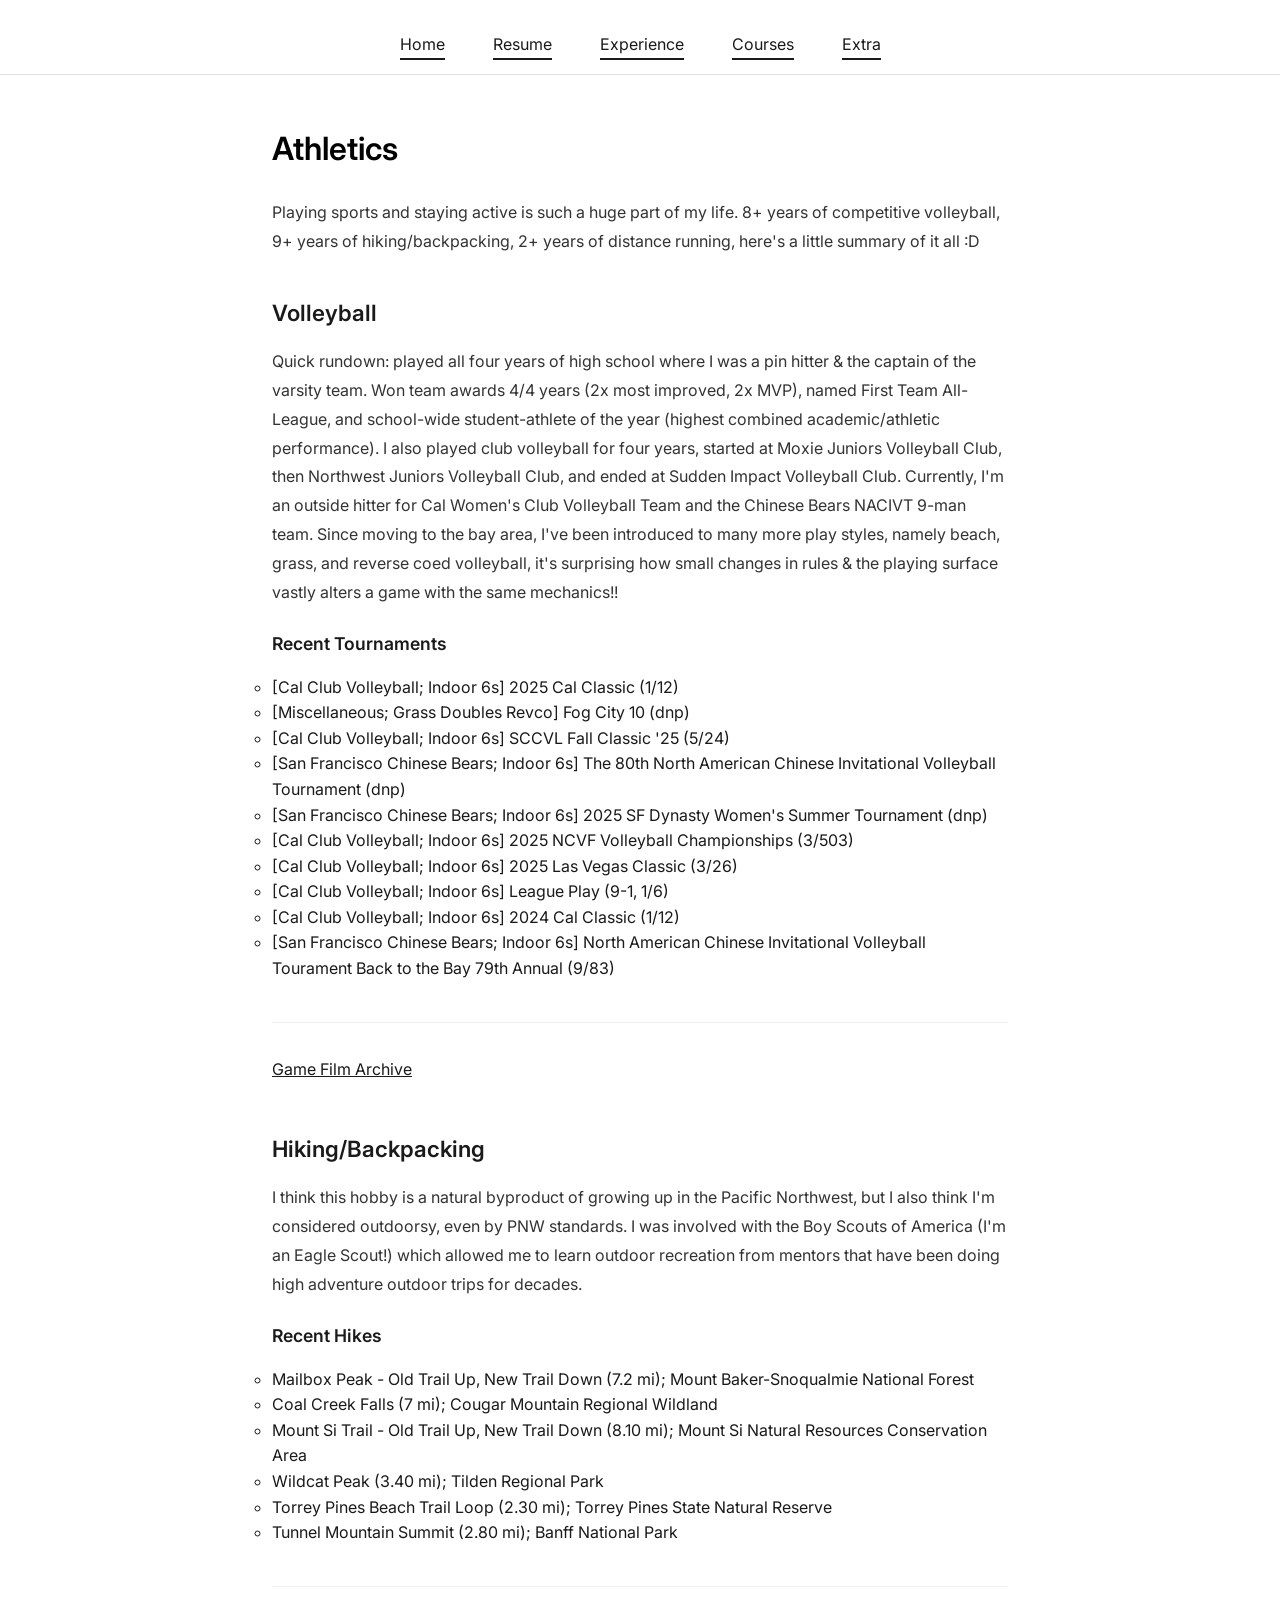
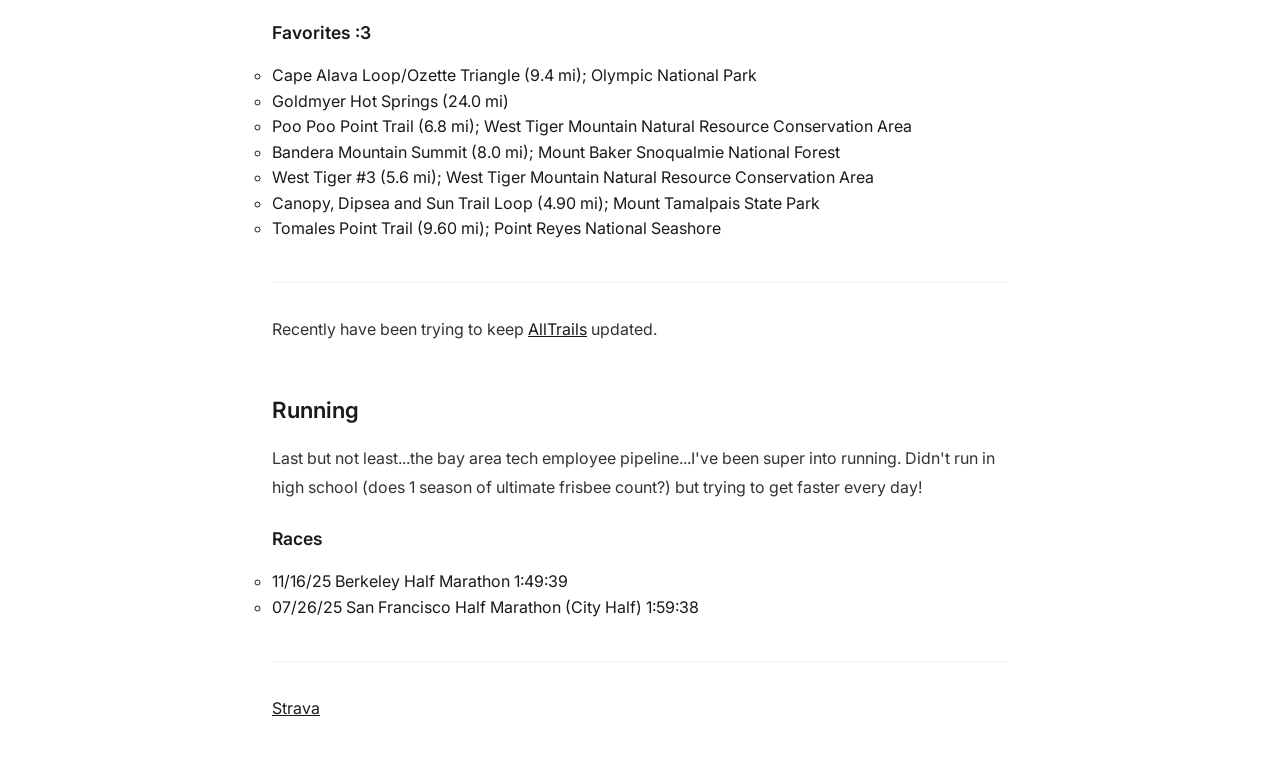
==== athletics.html @ 1b1994c2 "Update athletics.html" ====
<!DOCTYPE html>
<html lang="en">
<head>
    <meta charset="UTF-8">
    <meta name="viewport" content="width=device-width, initial-scale=1.0">
    <title>Athletics - Olivia Guo</title>
    <link href="https://fonts.googleapis.com/css2?family=Canadienne+Brusher&family=Inter:wght@300;400;600&display=swap" rel="stylesheet">
    <style>
        * {
            margin: 0;
            padding: 0;
            box-sizing: border-box;
        }
        
        body {
            font-family: 'Inter', sans-serif;
            line-height: 1.6;
            background-color: #ffffff;
            color: #1a1a1a;
        }
        
        header {
            background-color: #ffffff;
            padding: 2rem 0 1rem 0;
            position: sticky;
            top: 0;
            border-bottom: 1px solid #e0e0e0;
        }
        
        .header-content {
            max-width: 1200px;
            margin: 0 auto;
            padding: 0 2rem;
            display: flex;
            flex-direction: column;
            align-items: center;
            gap: 1.5rem;
        }
        
        .site-title {
            font-family: 'Canadienne Brusher', cursive;
            font-size: 3rem;
            color: #1a1a1a;
            text-align: center;
        }
        
        nav ul {
            display: flex;
            list-style: none;
            gap: 3rem;
        }
        
        nav a {
            color: #1a1a1a;
            text-decoration: none;
            font-size: 1rem;
            padding-bottom: 0.25rem;
            border-bottom: 2px solid #1a1a1a;
            transition: color 0.3s, border-color 0.3s;
        }
        
        nav a:hover {
            color: #666666;
            border-bottom-color: #666666;
        }
        
        main {
            max-width: 800px;
            margin: 3rem auto;
            padding: 0 2rem;
        }
        
        h1 {
            color: #000000;
            margin-bottom: 1.5rem;
            font-weight: 600;
            font-size: 2rem;
        }
        
        h2 {
            color: #1a1a1a;
            margin-top: 2.5rem;
            margin-bottom: 1rem;
            font-weight: 600;
            font-size: 1.4rem;
        }
        
        p {
            color: #333333;
            margin-bottom: 1rem;
            line-height: 1.8;
        }
        
        .sport-section {
            margin-bottom: 3rem;
        }
        
        .activity-list {
            list-style: none;
            padding-left: 0;
            margin-top: 1.5rem;
        }
        
        .activity-item {
            margin-bottom: 2rem;
            padding-bottom: 1.5rem;
            border-bottom: 1px solid #f0f0f0;
        }
        
        .activity-item:last-child {
            border-bottom: none;
        }
        
        .activity-header {
            display: flex;
            justify-content: space-between;
            align-items: baseline;
            margin-bottom: 0.5rem;
        }
        
        .activity-name {
            font-weight: 600;
            color: #1a1a1a;
            font-size: 1.1rem;
        }
        
        .activity-date {
            color: #666666;
            font-size: 0.9rem;
        }
        
        .activity-description {
            color: #333333;
            line-height: 1.7;
        }
        
        .stats-grid {
            display: grid;
            grid-template-columns: repeat(auto-fit, minmax(150px, 1fr));
            gap: 1rem;
            margin-top: 1rem;
            padding: 1rem;
            background-color: #f9f9f9;
            border-radius: 4px;
        }
        
        .stat-item {
            text-align: center;
        }
        
        .stat-value {
            font-weight: 600;
            font-size: 1.3rem;
            color: #1a1a1a;
        }
        
        .stat-label {
            font-size: 0.85rem;
            color: #666666;
            margin-top: 0.25rem;
        }
        
        a {
            color: #1a1a1a !important;
            text-decoration: underline;
        }
        
        a:visited {
            color: #1a1a1a !important;
        }
        
        a:hover,
        a:visited:hover {
            color: #666666 !important;
        }
        
        @media (max-width: 768px) {
            .site-title {
                font-size: 2.5rem;
            }
            
            nav ul {
                flex-wrap: wrap;
                justify-content: center;
                gap: 1.5rem;
            }
            
            .activity-header {
                flex-direction: column;
                align-items: flex-start;
            }
        }
    </style>
</head>
<body>
    <header>
        <div class="header-content">
            <nav>
                <ul>
                    <li><a href="index.html">Home</a></li>
                    <li><a href="guo-olivia-resume.pdf">Resume</a></li>
                    <li><a href="experience.html">Experience</a></li>
                    <li><a href="courses.html">Courses</a></li>
                    <li><a href="extra.html">Extra</a></li>
                </ul>
            </nav>
        </div>
    </header>
    
    <main>
        <h1>Athletics</h1>
        
        <p>Playing sports and staying active is such a huge part of my life. 8+ years of competitive volleyball, 9+ years of hiking/backpacking, 2+ years of distance running, here's a little summary of it all :D</p>
        
        <div class="sport-section">
            <h2>Volleyball</h2>
            <p>Quick rundown: played all four years of high school where I was a pin hitter & the captain of the varsity team. Won team awards 4/4 years (2x most improved, 2x MVP), named First Team All-League, and school-wide student-athlete of the year (highest combined academic/athletic performance). 
            I also played club volleyball for four years, started at Moxie Juniors Volleyball Club, then Northwest Juniors Volleyball Club, and ended at Sudden Impact Volleyball Club. Currently, I'm an outside hitter for Cal Women's Club Volleyball Team and the Chinese Bears NACIVT 9-man team. 
            Since moving to the bay area, I've been introduced to many more play styles, namely beach, grass, and reverse coed volleyball, it's surprising how small changes in rules & the playing surface vastly alters a game with the same mechanics!!</p>
            
            <ul class="activity-list">
                <li class="activity-item">
                    <div class="activity-header">
                        <span class="activity-name">Recent Tournaments</span>
                    </div>
                    <p class="activity-description">
                      <ul>
                        <li>[Cal Club Volleyball; Indoor 6s] 2025 Cal Classic (1/12)</li>
                        <li>[Miscellaneous; Grass Doubles Revco] Fog City 10 (dnp)</li>
                        <li>[Cal Club Volleyball; Indoor 6s] SCCVL Fall Classic '25 (5/24)</li>
                        <li>[San Francisco Chinese Bears; Indoor 6s] The 80th North American Chinese Invitational Volleyball Tournament (dnp)</li>
                        <li>[San Francisco Chinese Bears; Indoor 6s] 2025 SF Dynasty Women's Summer Tournament (dnp)</li>
                        <li>[Cal Club Volleyball; Indoor 6s] 2025 NCVF Volleyball Championships (3/503)</li>
                        <li>[Cal Club Volleyball; Indoor 6s] 2025 Las Vegas Classic (3/26) </li>
                        <li>[Cal Club Volleyball; Indoor 6s] League Play (9-1, 1/6)</li>
                        <li>[Cal Club Volleyball; Indoor 6s] 2024 Cal Classic (1/12)</li>
                        <li>[San Francisco Chinese Bears; Indoor 6s] North American Chinese Invitational Volleyball Tourament Back to the Bay 79th Annual (9/83)</li>
                      </ul>
                    </p>
                </li>
              <p><a href="https://www.youtube.com/@guoolivia8" target="_blank">Game Film Archive</a></p>
            </ul>
        </div>
        
        <div class="sport-section">
            <h2>Hiking/Backpacking</h2>
            <p>I think this hobby is a natural byproduct of growing up in the Pacific Northwest, but I also think I'm considered outdoorsy, even by PNW standards. I was involved with the Boy Scouts of America (I'm an Eagle Scout!) which
            allowed me to learn outdoor recreation from mentors that have been doing high adventure outdoor trips for decades.</p>
            
            <ul class="activity-list">
                <li class="activity-item">
                    <div class="activity-header">
                        <span class="activity-name">Recent Hikes</span>
                    </div>
                    <p class="activity-description">
                      <ul>
                        <li>Mailbox Peak - Old Trail Up, New Trail Down (7.2 mi); Mount Baker-Snoqualmie National Forest</li>
                        <li>Coal Creek Falls (7 mi); Cougar Mountain Regional Wildland</li>
                        <li>Mount Si Trail - Old Trail Up, New Trail Down (8.10 mi); Mount Si Natural Resources Conservation Area</li>
                        <li>Wildcat Peak (3.40 mi); Tilden Regional Park</li>
                        <li>Torrey Pines Beach Trail Loop (2.30 mi); Torrey Pines State Natural Reserve</li>
                        <li>Tunnel Mountain Summit (2.80 mi); Banff National Park</li>
                      </ul>
                    </p>
                </li>
                
                <li class="activity-item">
                    <div class="activity-header">
                        <span class="activity-name">Favorites :3</span>
                    </div>
                    <p class="activity-description">
                        <ul>
                          <li>Cape Alava Loop/Ozette Triangle (9.4 mi); Olympic National Park</li>
                          <li>Goldmyer Hot Springs (24.0 mi)</li>
                          <li>Poo Poo Point Trail (6.8 mi); West Tiger Mountain Natural Resource Conservation Area</li>
                          <li>Bandera Mountain Summit (8.0 mi); Mount Baker Snoqualmie National Forest</li>
                          <li>West Tiger #3 (5.6 mi); West Tiger Mountain Natural Resource Conservation Area</li>
                          <li>Canopy, Dipsea and Sun Trail Loop (4.90 mi); Mount Tamalpais State Park</li>
                          <li>Tomales Point Trail (9.60 mi); Point Reyes National Seashore</li>
                        </ul>
                    </p>
                </li>

              <p>Recently have been trying to keep <a href="https://www.alltrails.com/en/members/olivia-guo-6?utm_campaign=mobile-iphone&sh=436i4l" target="_blank">AllTrails</a> updated.</p>
            </ul>
        </div>
        
        <div class="sport-section">
            <h2>Running</h2>
            <p>Last but not least...the bay area tech employee pipeline...I've been super into running. Didn't run in high school (does 1 season of ultimate frisbee count?) but trying to get faster every day! </p>

            <ul class="activity-list">
                  <li class="activity-item">
                      <div class="activity-header">
                          <span class="activity-name">Races</span>
                      </div>
                      <p class="activity-description">
                        <ul>
                          <li>11/16/25 Berkeley Half Marathon 1:49:39</li>
                          <li>07/26/25 San Francisco Half Marathon (City Half) 1:59:38</li>
                        </ul>
                      </p>
                  </li>
                <p><a href="https://www.strava.com/athletes/oliviaguo8" target="_blank">Strava</a></p>
              </ul>
        </div>
    </main>
</body>
</html>
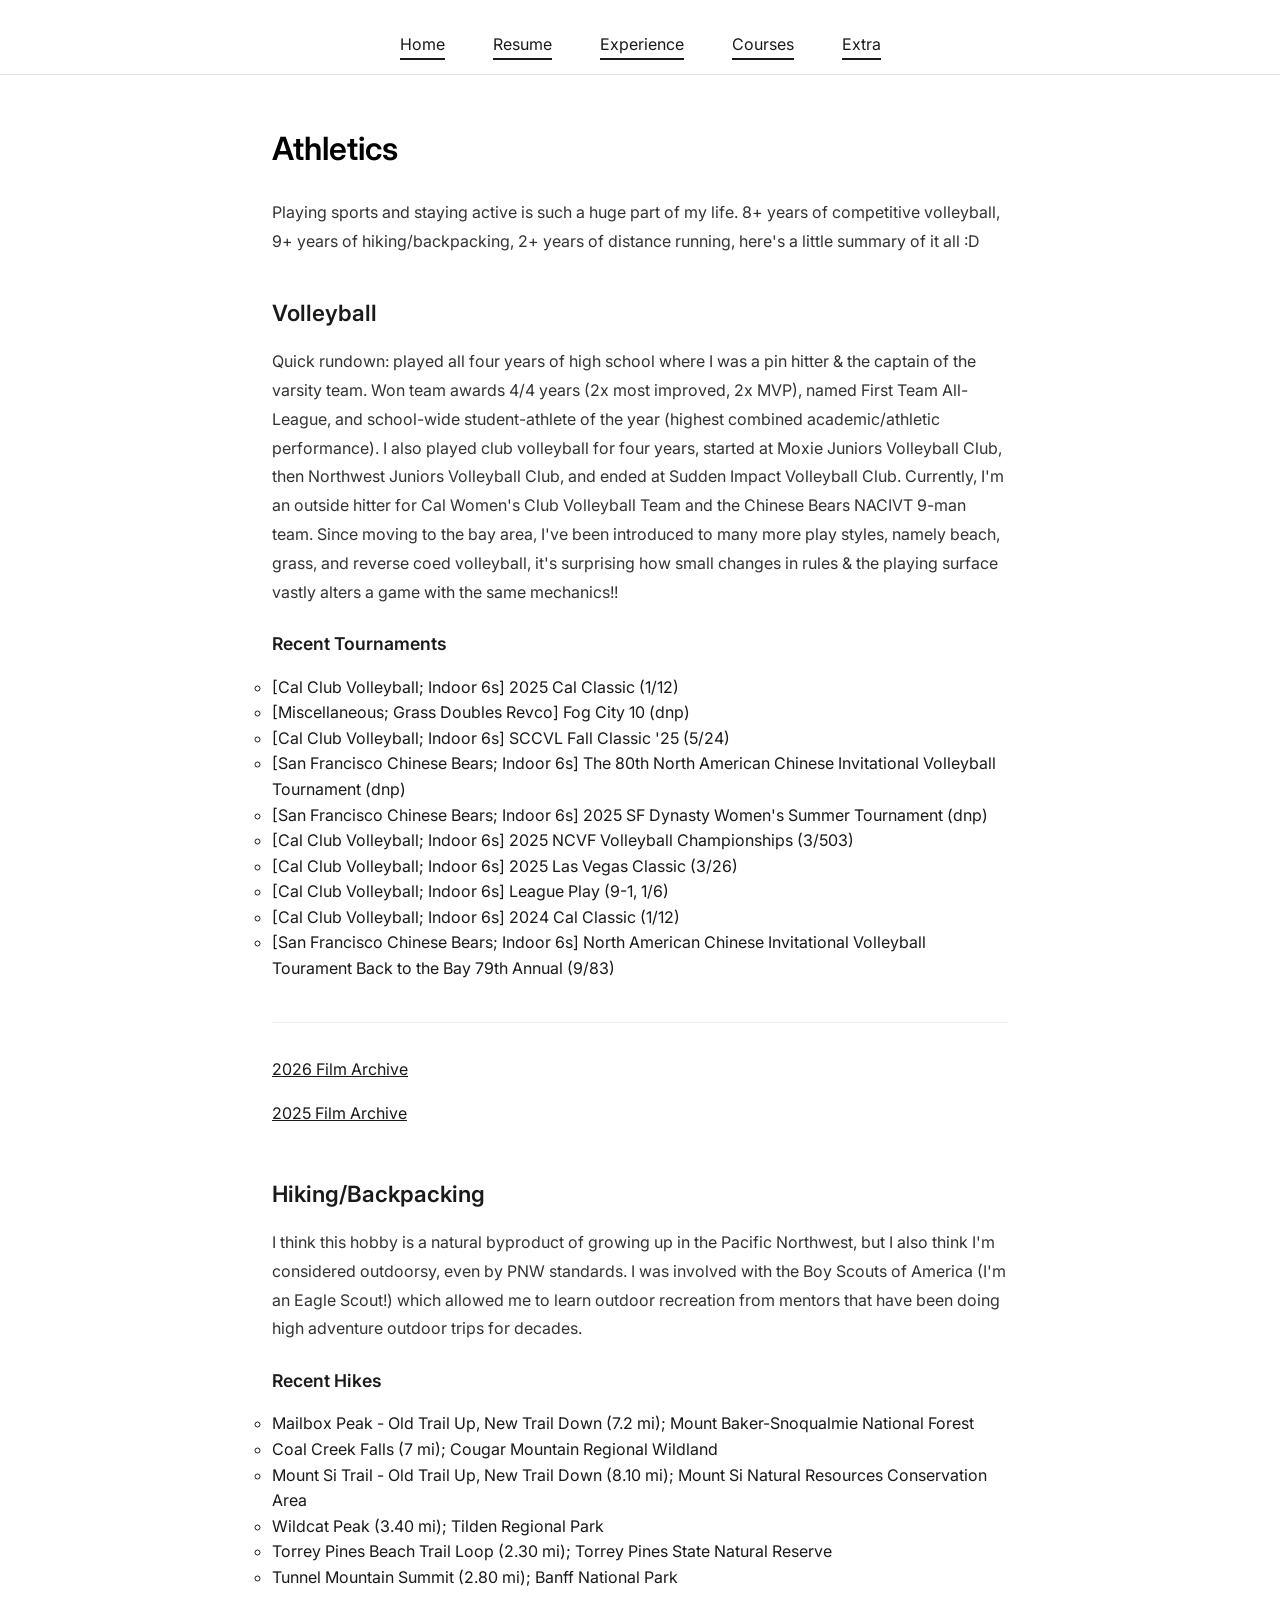
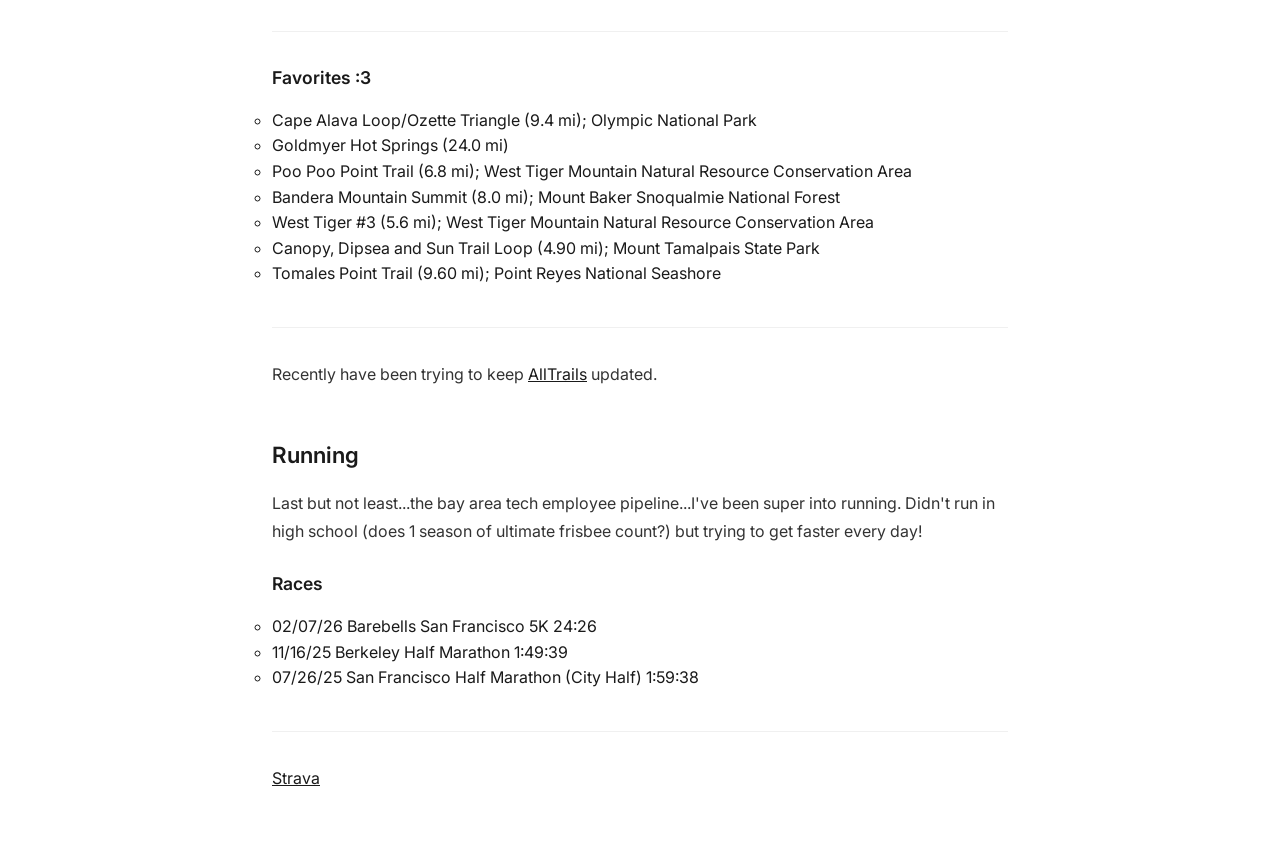
==== commit 38118ede: "Update athletics.html" ====
--- a/athletics.html
+++ b/athletics.html
@@ -238,7 +238,8 @@
                       </ul>
                     </p>
                 </li>
-              <p><a href="https://www.youtube.com/@guoolivia8" target="_blank">Game Film Archive</a></p>
+                <p><a href="https://youtube.com/playlist?list=PLQTj-KPiZGKqGMZDciRq88dhta2oU89PP&si=Tno6ISNQe7ybGfIM" target="_blank">2026 Film Archive</a></p>
+                <p><a href="https://www.youtube.com/@guoolivia8" target="_blank">2025 Film Archive</a></p>
             </ul>
         </div>
         
@@ -296,6 +297,7 @@
                       </div>
                       <p class="activity-description">
                         <ul>
+                          <li>02/07/26 Barebells San Francisco 5K 24:26</li>
                           <li>11/16/25 Berkeley Half Marathon 1:49:39</li>
                           <li>07/26/25 San Francisco Half Marathon (City Half) 1:59:38</li>
                         </ul>
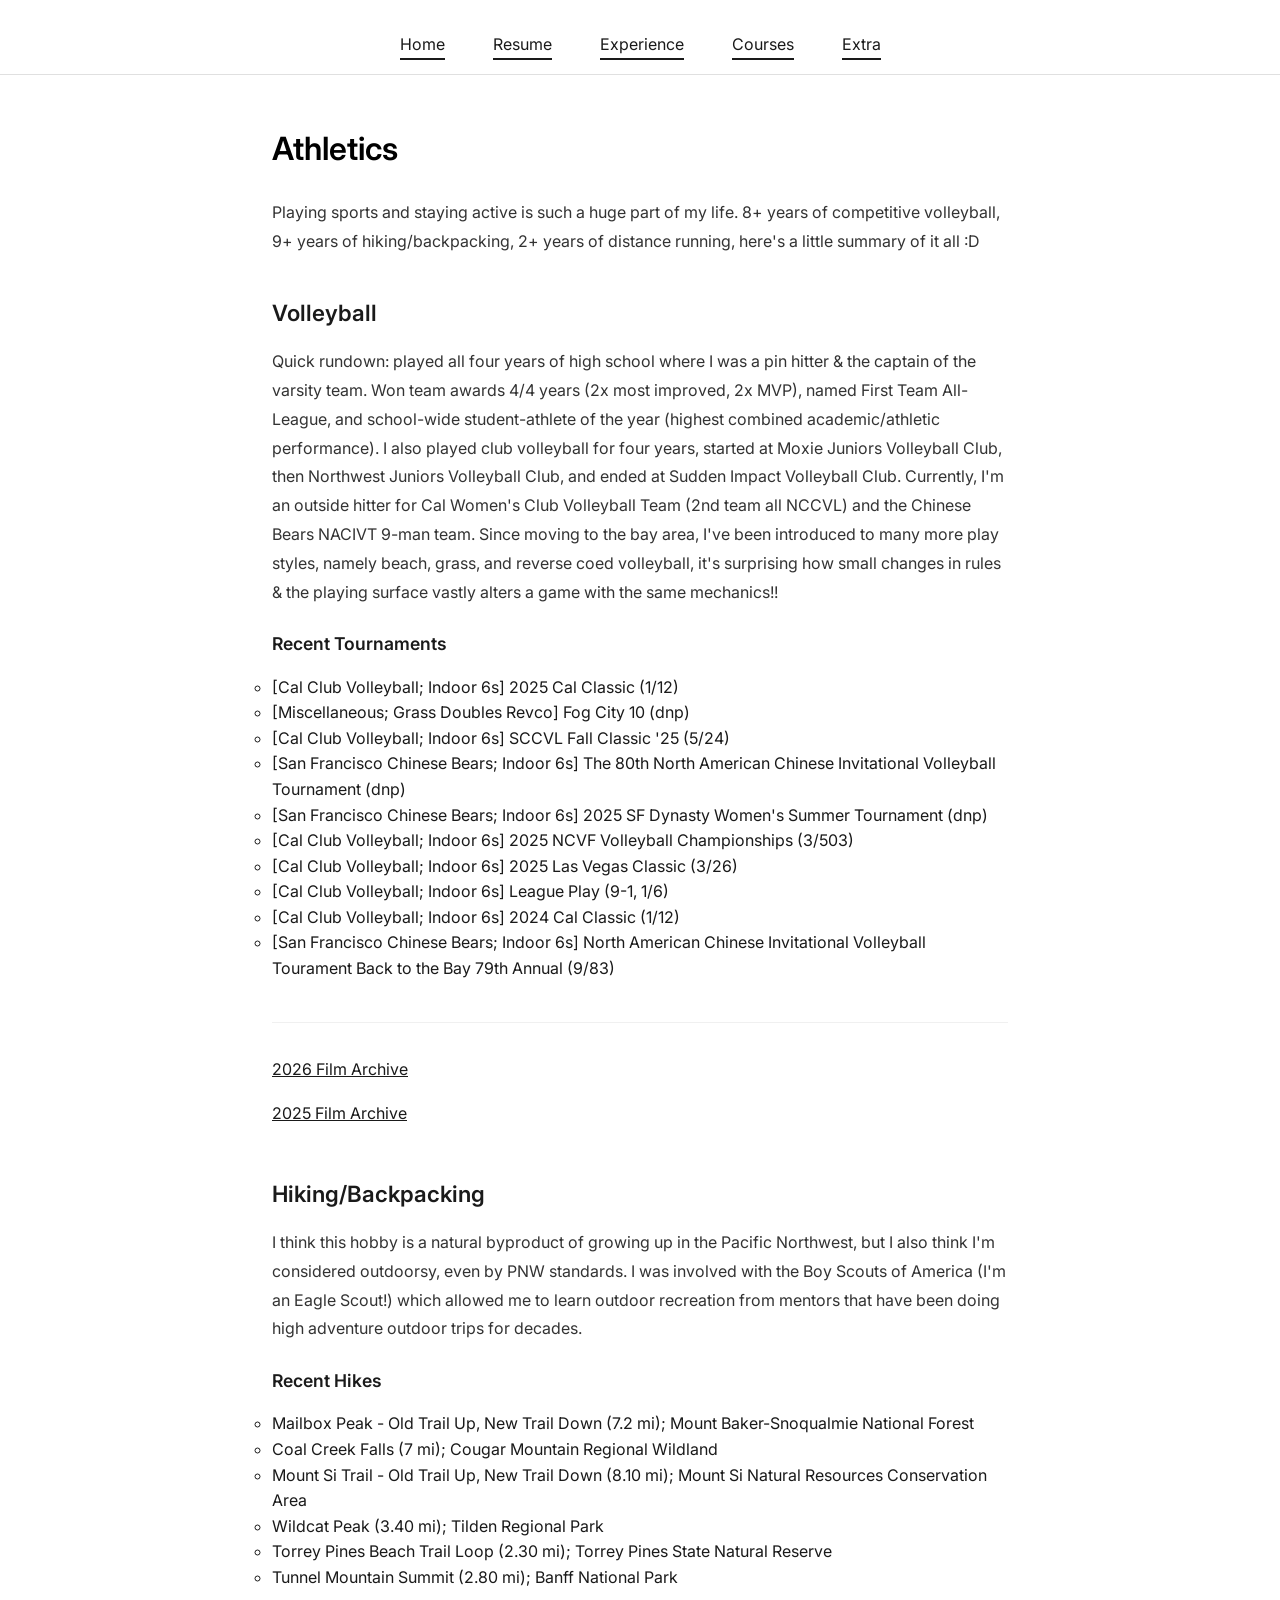
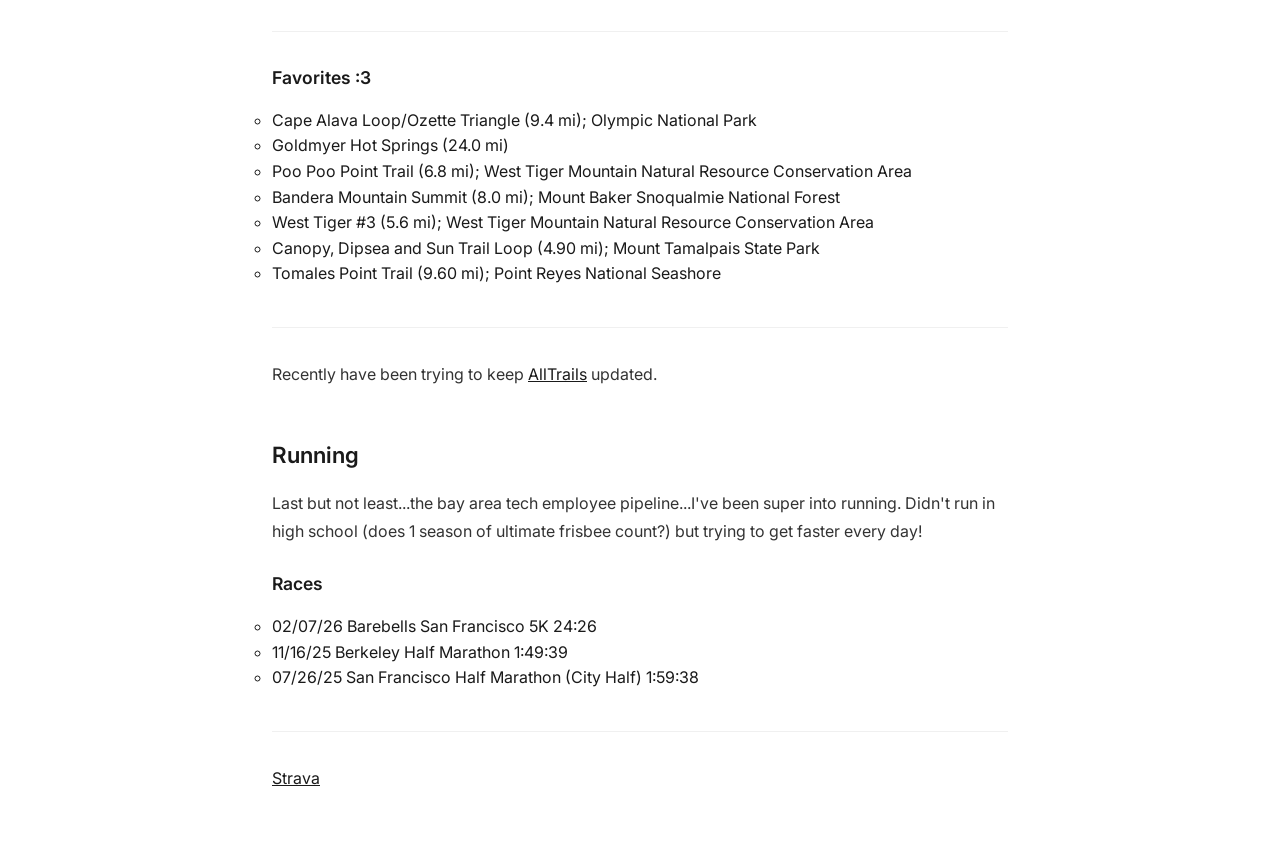
==== commit faf93731: "Update athletics.html" ====
--- a/athletics.html
+++ b/athletics.html
@@ -215,7 +215,7 @@
         <div class="sport-section">
             <h2>Volleyball</h2>
             <p>Quick rundown: played all four years of high school where I was a pin hitter & the captain of the varsity team. Won team awards 4/4 years (2x most improved, 2x MVP), named First Team All-League, and school-wide student-athlete of the year (highest combined academic/athletic performance). 
-            I also played club volleyball for four years, started at Moxie Juniors Volleyball Club, then Northwest Juniors Volleyball Club, and ended at Sudden Impact Volleyball Club. Currently, I'm an outside hitter for Cal Women's Club Volleyball Team and the Chinese Bears NACIVT 9-man team. 
+            I also played club volleyball for four years, started at Moxie Juniors Volleyball Club, then Northwest Juniors Volleyball Club, and ended at Sudden Impact Volleyball Club. Currently, I'm an outside hitter for Cal Women's Club Volleyball Team (2nd team all NCCVL) and the Chinese Bears NACIVT 9-man team. 
             Since moving to the bay area, I've been introduced to many more play styles, namely beach, grass, and reverse coed volleyball, it's surprising how small changes in rules & the playing surface vastly alters a game with the same mechanics!!</p>
             
             <ul class="activity-list">
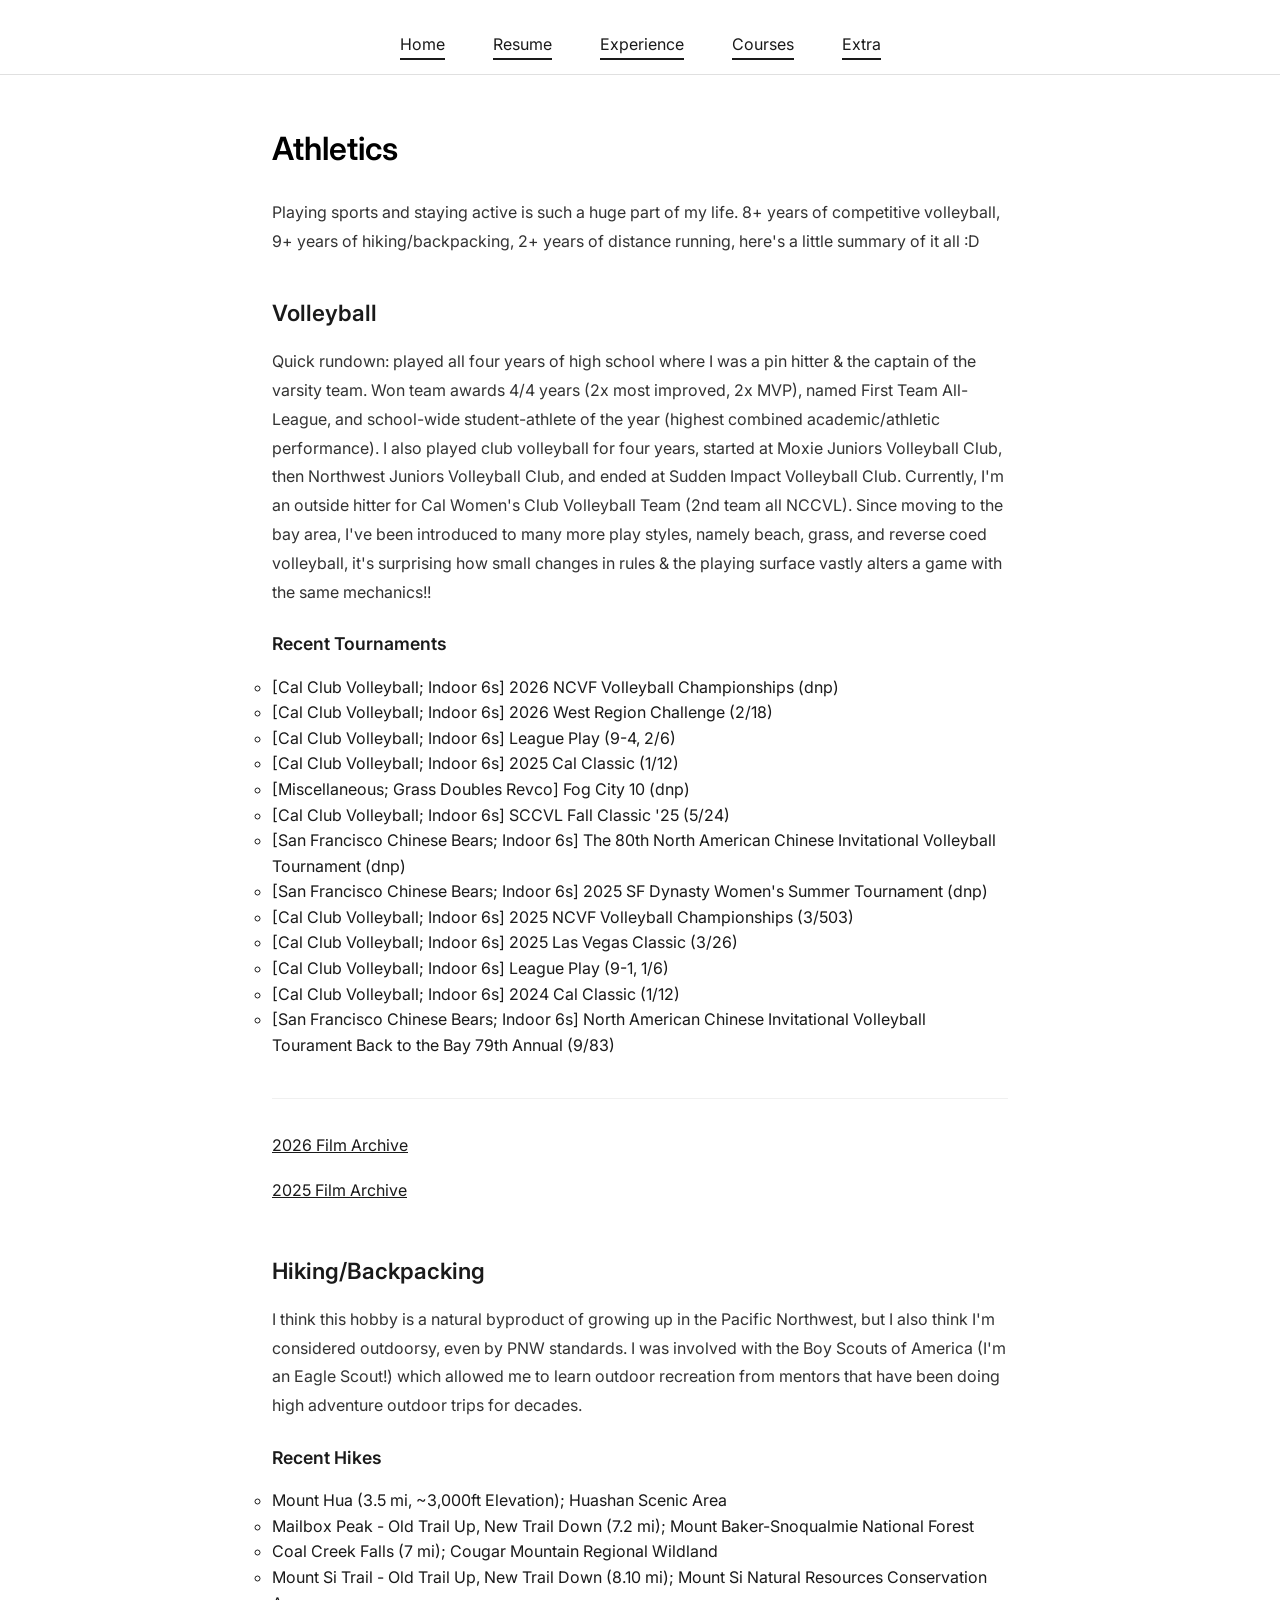
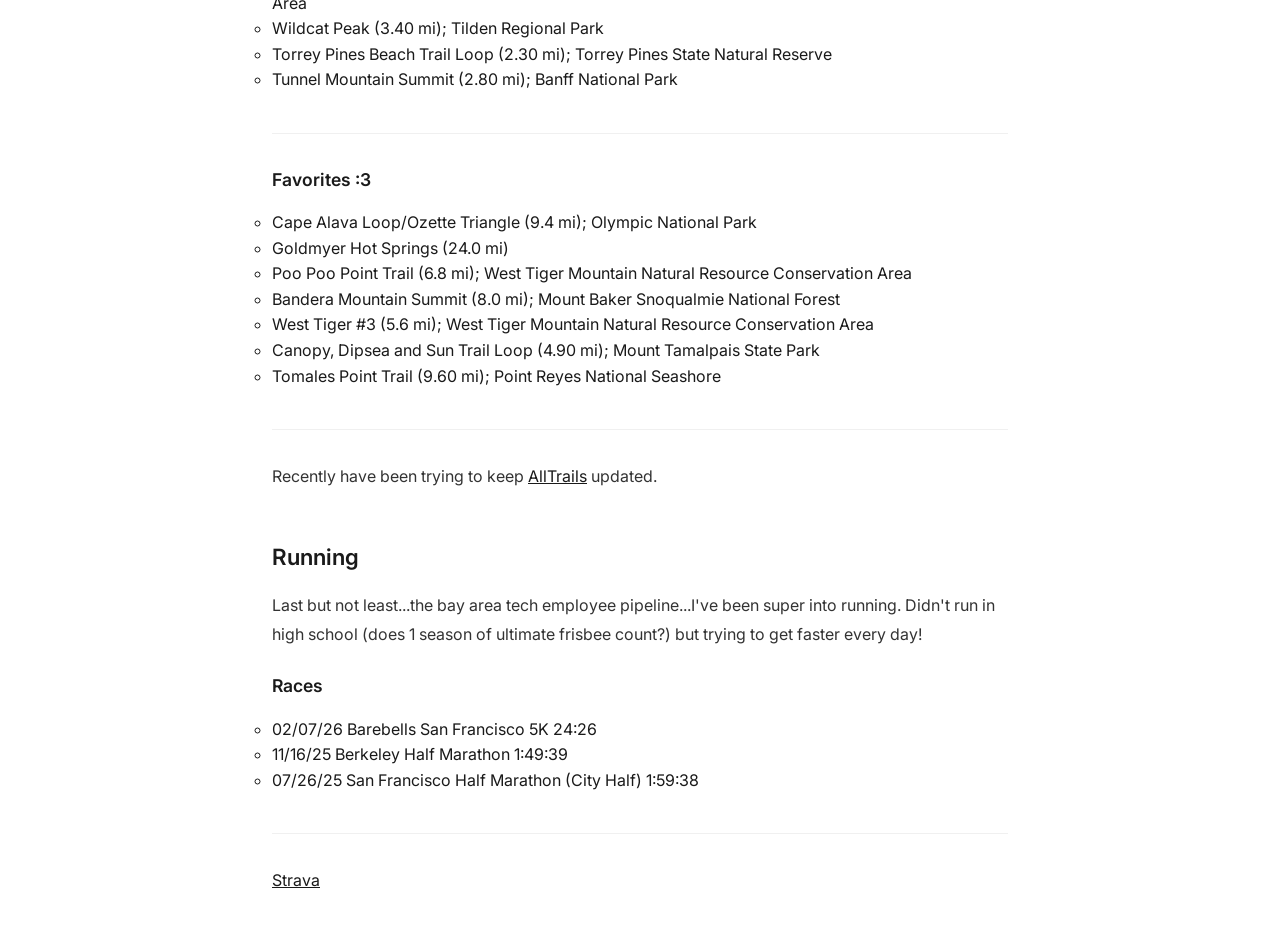
==== commit 79b4208f: "Update athletics.html" ====
--- a/athletics.html
+++ b/athletics.html
@@ -215,7 +215,7 @@
         <div class="sport-section">
             <h2>Volleyball</h2>
             <p>Quick rundown: played all four years of high school where I was a pin hitter & the captain of the varsity team. Won team awards 4/4 years (2x most improved, 2x MVP), named First Team All-League, and school-wide student-athlete of the year (highest combined academic/athletic performance). 
-            I also played club volleyball for four years, started at Moxie Juniors Volleyball Club, then Northwest Juniors Volleyball Club, and ended at Sudden Impact Volleyball Club. Currently, I'm an outside hitter for Cal Women's Club Volleyball Team (2nd team all NCCVL) and the Chinese Bears NACIVT 9-man team. 
+            I also played club volleyball for four years, started at Moxie Juniors Volleyball Club, then Northwest Juniors Volleyball Club, and ended at Sudden Impact Volleyball Club. Currently, I'm an outside hitter for Cal Women's Club Volleyball Team (2nd team all NCCVL). 
             Since moving to the bay area, I've been introduced to many more play styles, namely beach, grass, and reverse coed volleyball, it's surprising how small changes in rules & the playing surface vastly alters a game with the same mechanics!!</p>
             
             <ul class="activity-list">
@@ -225,6 +225,9 @@
                     </div>
                     <p class="activity-description">
                       <ul>
+                        <li>[Cal Club Volleyball; Indoor 6s] 2026 NCVF Volleyball Championships (dnp)</li>
+                        <li>[Cal Club Volleyball; Indoor 6s] 2026 West Region Challenge (2/18)</li>
+                        <li>[Cal Club Volleyball; Indoor 6s] League Play (9-4, 2/6)</li>
                         <li>[Cal Club Volleyball; Indoor 6s] 2025 Cal Classic (1/12)</li>
                         <li>[Miscellaneous; Grass Doubles Revco] Fog City 10 (dnp)</li>
                         <li>[Cal Club Volleyball; Indoor 6s] SCCVL Fall Classic '25 (5/24)</li>
@@ -255,6 +258,7 @@
                     </div>
                     <p class="activity-description">
                       <ul>
+                        <li>Mount Hua (3.5 mi, ~3,000ft Elevation); Huashan Scenic Area</li>
                         <li>Mailbox Peak - Old Trail Up, New Trail Down (7.2 mi); Mount Baker-Snoqualmie National Forest</li>
                         <li>Coal Creek Falls (7 mi); Cougar Mountain Regional Wildland</li>
                         <li>Mount Si Trail - Old Trail Up, New Trail Down (8.10 mi); Mount Si Natural Resources Conservation Area</li>
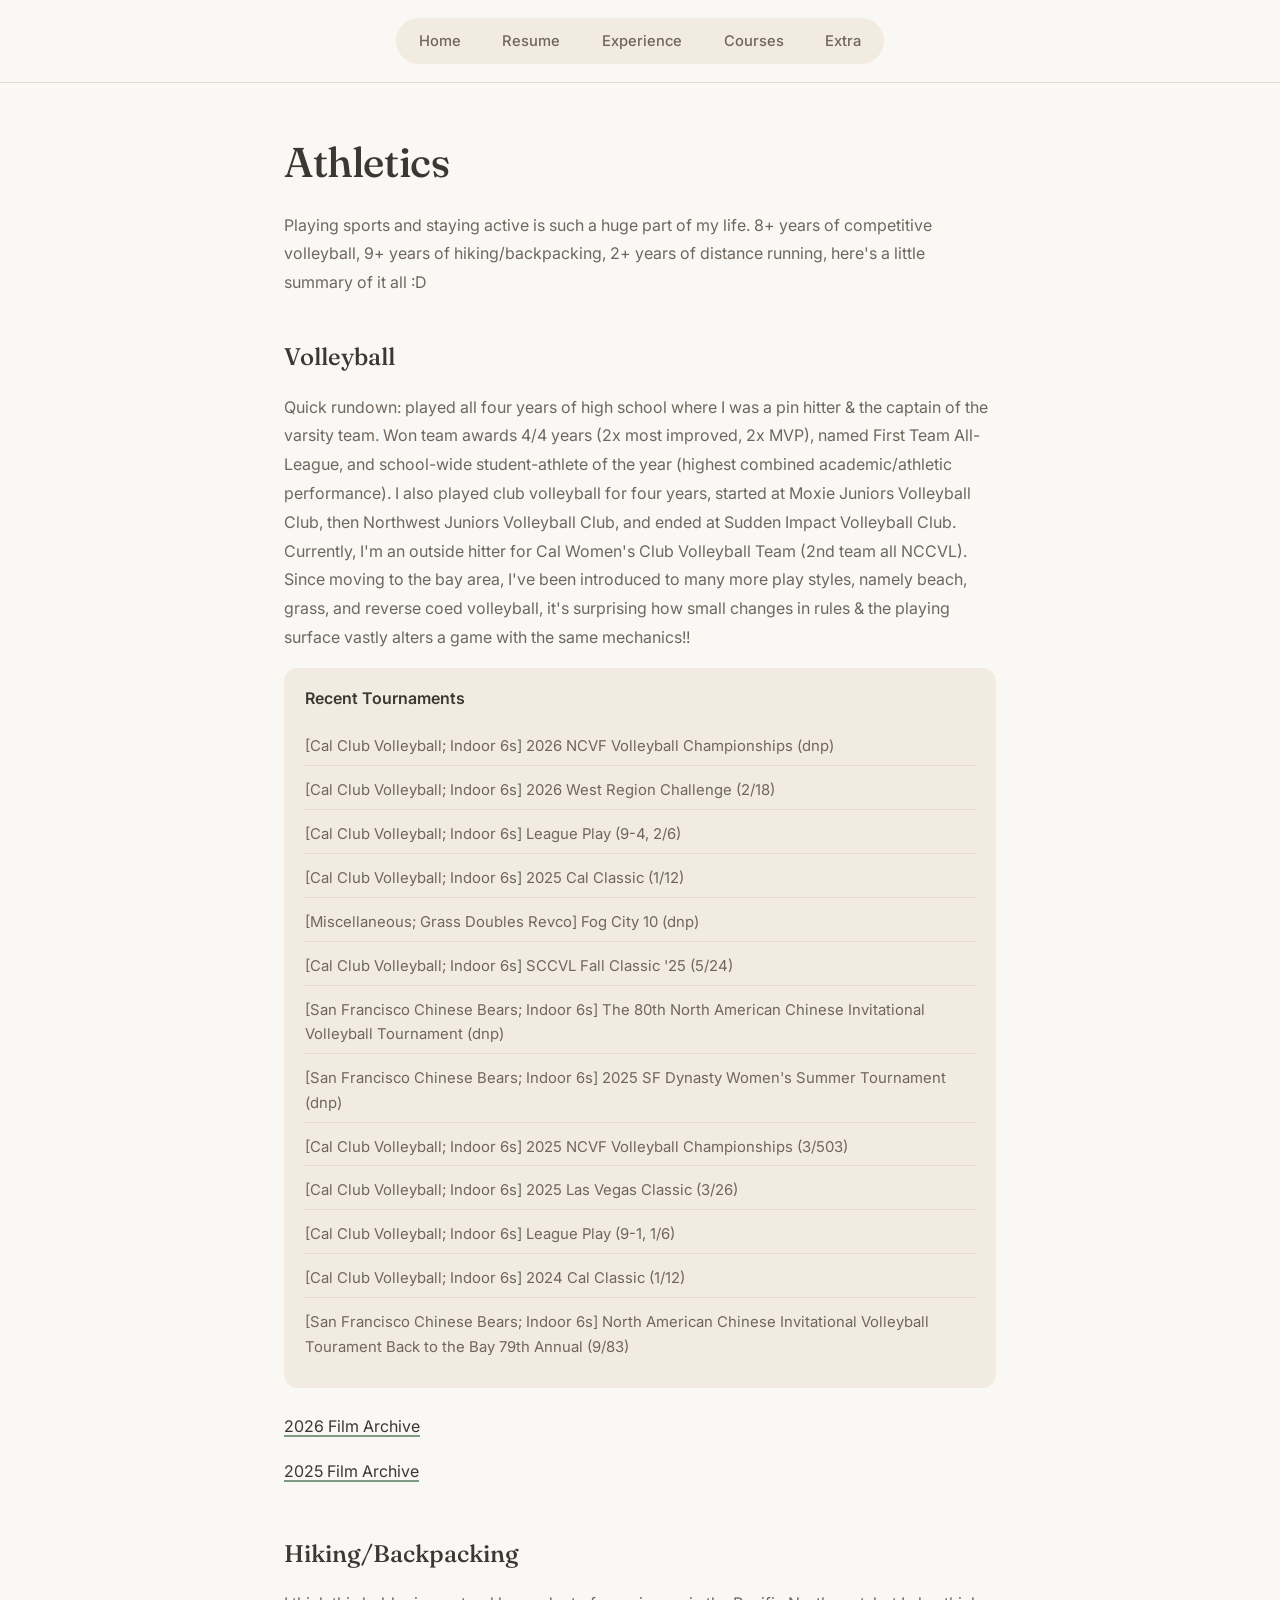
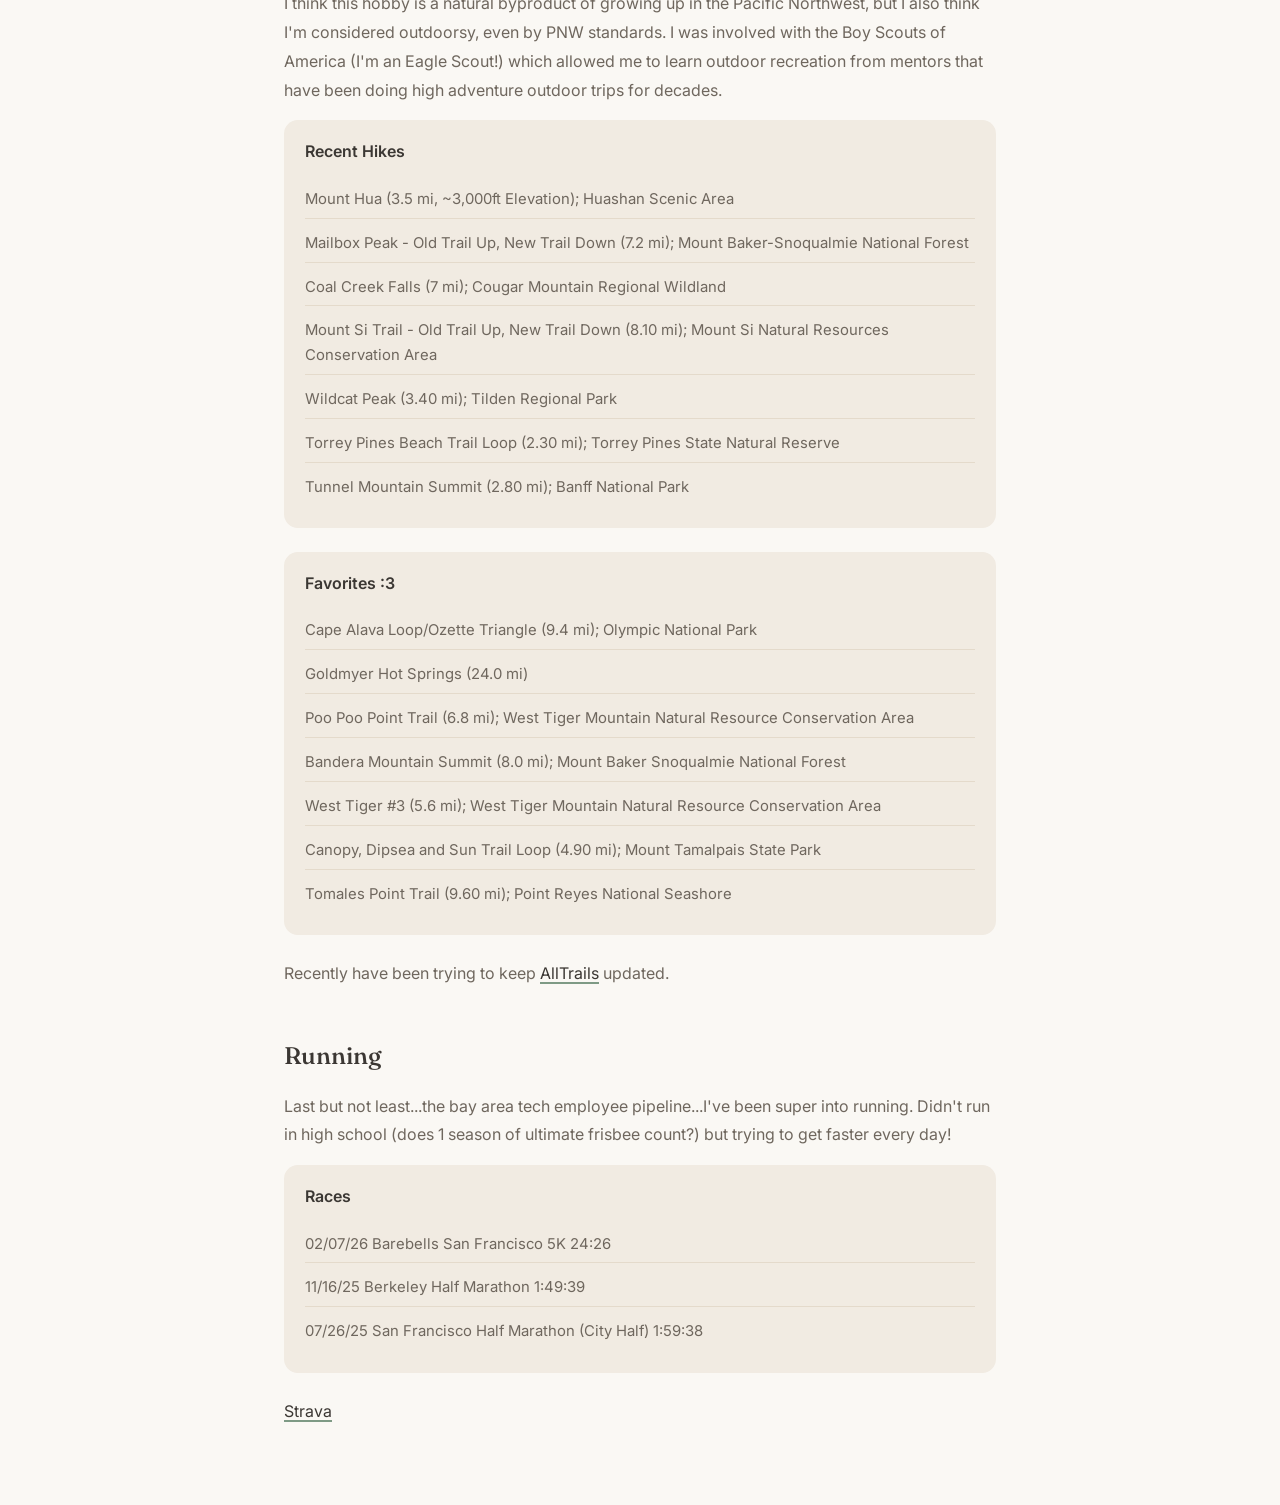
==== commit 35c210d3: "new style" ====
--- a/athletics.html
+++ b/athletics.html
@@ -5,192 +5,7 @@
     <meta name="viewport" content="width=device-width, initial-scale=1.0">
     <title>Athletics - Olivia Guo</title>
     <link href="https://fonts.googleapis.com/css2?family=Canadienne+Brusher&family=Inter:wght@300;400;600&display=swap" rel="stylesheet">
-    <style>
-        * {
-            margin: 0;
-            padding: 0;
-            box-sizing: border-box;
-        }
-        
-        body {
-            font-family: 'Inter', sans-serif;
-            line-height: 1.6;
-            background-color: #ffffff;
-            color: #1a1a1a;
-        }
-        
-        header {
-            background-color: #ffffff;
-            padding: 2rem 0 1rem 0;
-            position: sticky;
-            top: 0;
-            border-bottom: 1px solid #e0e0e0;
-        }
-        
-        .header-content {
-            max-width: 1200px;
-            margin: 0 auto;
-            padding: 0 2rem;
-            display: flex;
-            flex-direction: column;
-            align-items: center;
-            gap: 1.5rem;
-        }
-        
-        .site-title {
-            font-family: 'Canadienne Brusher', cursive;
-            font-size: 3rem;
-            color: #1a1a1a;
-            text-align: center;
-        }
-        
-        nav ul {
-            display: flex;
-            list-style: none;
-            gap: 3rem;
-        }
-        
-        nav a {
-            color: #1a1a1a;
-            text-decoration: none;
-            font-size: 1rem;
-            padding-bottom: 0.25rem;
-            border-bottom: 2px solid #1a1a1a;
-            transition: color 0.3s, border-color 0.3s;
-        }
-        
-        nav a:hover {
-            color: #666666;
-            border-bottom-color: #666666;
-        }
-        
-        main {
-            max-width: 800px;
-            margin: 3rem auto;
-            padding: 0 2rem;
-        }
-        
-        h1 {
-            color: #000000;
-            margin-bottom: 1.5rem;
-            font-weight: 600;
-            font-size: 2rem;
-        }
-        
-        h2 {
-            color: #1a1a1a;
-            margin-top: 2.5rem;
-            margin-bottom: 1rem;
-            font-weight: 600;
-            font-size: 1.4rem;
-        }
-        
-        p {
-            color: #333333;
-            margin-bottom: 1rem;
-            line-height: 1.8;
-        }
-        
-        .sport-section {
-            margin-bottom: 3rem;
-        }
-        
-        .activity-list {
-            list-style: none;
-            padding-left: 0;
-            margin-top: 1.5rem;
-        }
-        
-        .activity-item {
-            margin-bottom: 2rem;
-            padding-bottom: 1.5rem;
-            border-bottom: 1px solid #f0f0f0;
-        }
-        
-        .activity-item:last-child {
-            border-bottom: none;
-        }
-        
-        .activity-header {
-            display: flex;
-            justify-content: space-between;
-            align-items: baseline;
-            margin-bottom: 0.5rem;
-        }
-        
-        .activity-name {
-            font-weight: 600;
-            color: #1a1a1a;
-            font-size: 1.1rem;
-        }
-        
-        .activity-date {
-            color: #666666;
-            font-size: 0.9rem;
-        }
-        
-        .activity-description {
-            color: #333333;
-            line-height: 1.7;
-        }
-        
-        .stats-grid {
-            display: grid;
-            grid-template-columns: repeat(auto-fit, minmax(150px, 1fr));
-            gap: 1rem;
-            margin-top: 1rem;
-            padding: 1rem;
-            background-color: #f9f9f9;
-            border-radius: 4px;
-        }
-        
-        .stat-item {
-            text-align: center;
-        }
-        
-        .stat-value {
-            font-weight: 600;
-            font-size: 1.3rem;
-            color: #1a1a1a;
-        }
-        
-        .stat-label {
-            font-size: 0.85rem;
-            color: #666666;
-            margin-top: 0.25rem;
-        }
-        
-        a {
-            color: #1a1a1a !important;
-            text-decoration: underline;
-        }
-        
-        a:visited {
-            color: #1a1a1a !important;
-        }
-        
-        a:hover,
-        a:visited:hover {
-            color: #666666 !important;
-        }
-        
-        @media (max-width: 768px) {
-            .site-title {
-                font-size: 2.5rem;
-            }
-            
-            nav ul {
-                flex-wrap: wrap;
-                justify-content: center;
-                gap: 1.5rem;
-            }
-            
-            .activity-header {
-                flex-direction: column;
-                align-items: flex-start;
-            }
-        }
-    </style>
+    <link rel="stylesheet" href="style.css">
 </head>
 <body>
     <header>
--- a/style.css
+++ b/style.css
@@ -0,0 +1,170 @@
+@import url('https://fonts.googleapis.com/css2?family=Fraunces:opsz,wght@9..144,400;9..144,500;9..144,600&family=Inter:wght@300;400;500;600&display=swap');
+
+:root {
+  --bg: #faf8f4;          /* warm off-white */
+  --sand: #f1ebe2;        /* nude panel */
+  --sand-dark: #e4dacb;   /* nude border */
+  --ink: #3b3733;
+  --ink-soft: #6f675e;
+  --ink-faint: #a0978c;
+  --sage: #dfe9df;        /* pastel green */
+  --sage-deep: #7e9a85;
+  --sky: #dde9ef;         /* pastel blue */
+  --sky-deep: #6f93a6;
+}
+
+* { margin: 0; padding: 0; box-sizing: border-box; }
+
+html { scroll-behavior: smooth; }
+
+body {
+  font-family: 'Inter', sans-serif;
+  line-height: 1.65;
+  background: var(--bg);
+  color: var(--ink);
+  -webkit-font-smoothing: antialiased;
+}
+
+/* ---------- Header / nav ---------- */
+header {
+  position: sticky;
+  top: 0;
+  z-index: 10;
+  padding: 1.1rem 0;
+  background: rgba(250, 248, 244, 0.88);
+  backdrop-filter: blur(8px);
+  border-bottom: 1px solid var(--sand-dark);
+}
+.header-content { max-width: 900px; margin: 0 auto; padding: 0 1.5rem; display: flex; justify-content: center; }
+nav ul { display: flex; list-style: none; gap: 0.4rem; padding: 0.3rem; background: var(--sand); border-radius: 999px; }
+nav a,
+nav a:visited {
+  display: block;
+  padding: 0.4rem 1.1rem;
+  border-radius: 999px;
+  color: var(--ink-soft) !important;
+  text-decoration: none !important;
+  font-size: 0.92rem;
+  font-weight: 500;
+  border: 0;
+  transition: background 0.2s, color 0.2s;
+}
+nav a:hover { background: var(--sage); color: var(--ink) !important; }
+nav a:focus-visible, main a:focus-visible { outline: 2px solid var(--sky-deep); outline-offset: 2px; }
+
+/* ---------- Layout ---------- */
+main { max-width: 760px; margin: 3.5rem auto 5rem; padding: 0 1.5rem; }
+
+h1 {
+  font-family: 'Fraunces', serif;
+  font-weight: 500;
+  font-size: 2.6rem;
+  line-height: 1.15;
+  letter-spacing: -0.01em;
+  color: var(--ink);
+  margin-bottom: 1.5rem;
+}
+h2 {
+  font-family: 'Fraunces', serif;
+  font-weight: 500;
+  font-size: 1.5rem;
+  color: var(--ink);
+  margin: 2.5rem 0 1rem;
+}
+h3 { font-size: 1rem; font-weight: 600; margin: 1.25rem 0 0.5rem; }
+
+p { color: var(--ink-soft); margin-bottom: 1rem; line-height: 1.8; }
+b, strong { color: var(--ink); font-weight: 600; }
+
+main a,
+main a:visited {
+  color: var(--ink) !important;
+  text-decoration: underline;
+  text-decoration-color: var(--sage-deep);
+  text-decoration-thickness: 2px;
+  text-underline-offset: 3px;
+  transition: background 0.2s;
+}
+main a:hover { background: var(--sage); text-decoration-color: transparent; }
+main a u { text-decoration: none; }
+
+main ul { padding-left: 1.4rem; color: var(--ink-soft); margin-bottom: 1rem; }
+main ul li { margin-bottom: 0.35rem; }
+main ul li::marker { color: var(--sage-deep); }
+main ul.activity-list, main ul.service-list { list-style: none; padding-left: 0; }
+
+/* ---------- Home ---------- */
+.intro-section h1 { font-size: 3.2rem; margin-bottom: 1.25rem; }
+.intro-section > p:first-of-type { font-size: 1.15rem; color: var(--ink); }
+
+/* ---------- Experience ---------- */
+.category { margin-bottom: 3rem; }
+.category-header,
+.semester-header { padding-bottom: 0.6rem; margin-bottom: 1.25rem; border-bottom: 1px solid var(--sand-dark); }
+.category-title,
+.semester-title {
+  font-family: 'Fraunces', serif;
+  font-weight: 500;
+  font-size: 1.45rem;
+  color: var(--ink);
+  display: inline-block;
+  padding-bottom: 0.15rem;
+  box-shadow: inset 0 -0.45em 0 var(--sage);
+}
+.entry { margin-bottom: 1.6rem; padding-left: 1rem; border-left: 2px solid var(--sand-dark); }
+.entry-header { display: flex; flex-wrap: wrap; align-items: baseline; gap: 0.2rem 0.7rem; margin-bottom: 0.4rem; }
+.entry-title { font-weight: 600; color: var(--ink); }
+.year-tag {
+  font-size: 0.74rem;
+  font-weight: 500;
+  color: var(--sky-deep);
+  background: var(--sky);
+  border-radius: 999px;
+  padding: 0.1rem 0.65rem;
+  white-space: nowrap;
+}
+.entry-details { margin-bottom: 0; }
+
+/* ---------- Courses ---------- */
+.semester { margin-bottom: 2.25rem; }
+.course-list { list-style: none; padding-left: 0; display: grid; gap: 0.5rem; }
+.course {
+  padding: 0.55rem 0.9rem;
+  background: var(--sand);
+  border-radius: 10px;
+  margin: 0;
+}
+.course-code { font-weight: 600; color: var(--ink); margin-right: 0.6rem; font-size: 0.9rem; }
+.course-name { color: var(--ink-soft); }
+
+/* ---------- Athletics ---------- */
+.sport-section { margin-bottom: 3rem; }
+.activity-item { margin-bottom: 1.5rem; padding: 1.1rem 1.3rem 0.4rem; background: var(--sand); border-radius: 14px; }
+.activity-name { font-weight: 600; color: var(--ink); display: block; margin-bottom: 0.6rem; }
+.activity-item ul { list-style: none; padding-left: 0; }
+.activity-item li { padding: 0.4rem 0; border-bottom: 1px solid var(--sand-dark); font-size: 0.93rem; }
+.activity-item li:last-child { border-bottom: 0; }
+
+/* ---------- Service ---------- */
+.service-item { margin-bottom: 2.5rem; padding-bottom: 2rem; border-bottom: 1px solid var(--sand-dark); }
+.service-item:last-child { border-bottom: 0; }
+.service-name { font-family: 'Fraunces', serif; font-weight: 500; font-size: 1.3rem; color: var(--ink); }
+.service-role { color: var(--sage-deep); font-weight: 500; font-size: 0.95rem; }
+.service-date { color: var(--ink-faint); font-size: 0.88rem; }
+.service-description { margin-top: 0.75rem; }
+
+/* ---------- Reads ---------- */
+.books-list { list-style: none; padding-left: 0 !important; }
+.book-item { padding: 0.55rem 0; border-bottom: 1px solid var(--sand-dark); margin: 0; color: var(--ink-soft); }
+.book-title { font-weight: 600; color: var(--ink); }
+.book-author { font-style: italic; }
+.book-rating { color: var(--sage-deep); letter-spacing: 0.05em; margin-left: 0.4rem; }
+
+/* ---------- Mobile ---------- */
+@media (max-width: 640px) {
+  main { margin-top: 2rem; }
+  h1, .intro-section h1 { font-size: 2.2rem; }
+  nav ul { flex-wrap: wrap; justify-content: center; border-radius: 20px; }
+  nav a { padding: 0.35rem 0.8rem; }
+}
+@media (prefers-reduced-motion: reduce) { * { transition: none !important; scroll-behavior: auto !important; } }
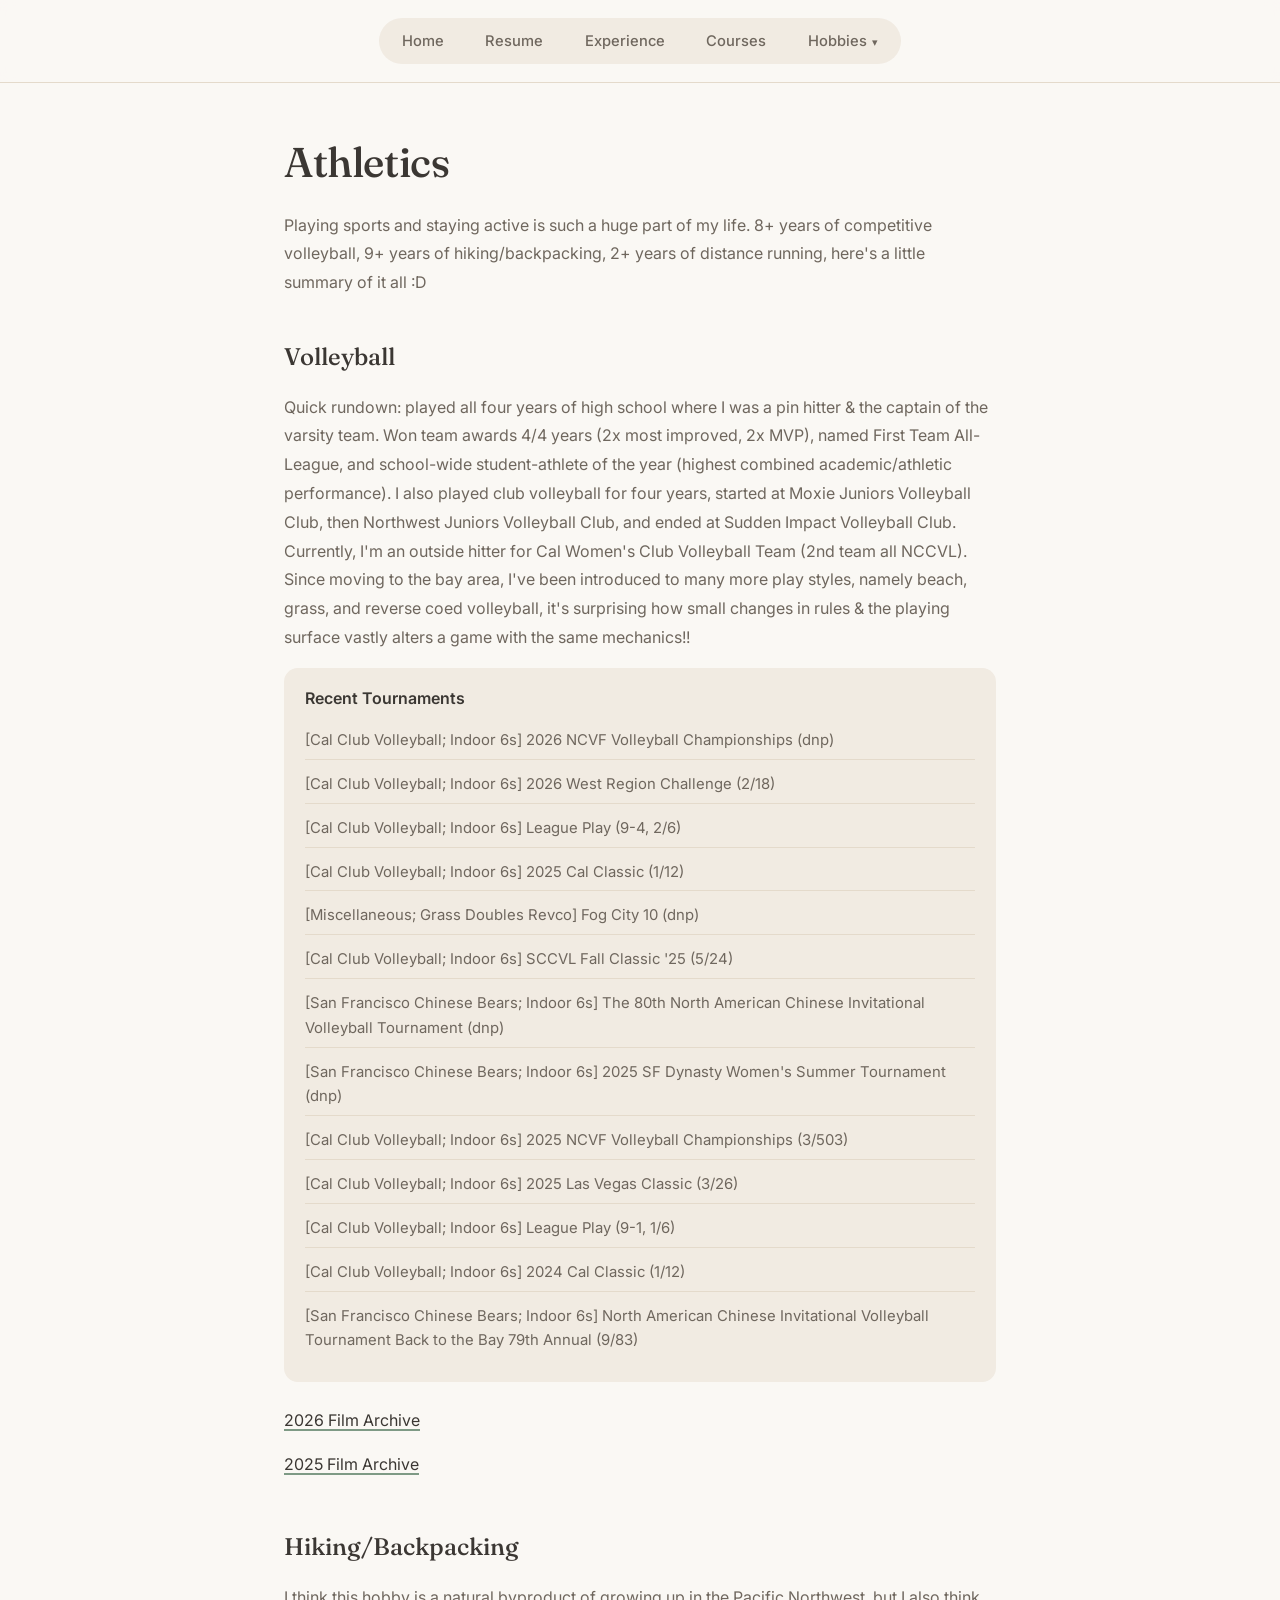
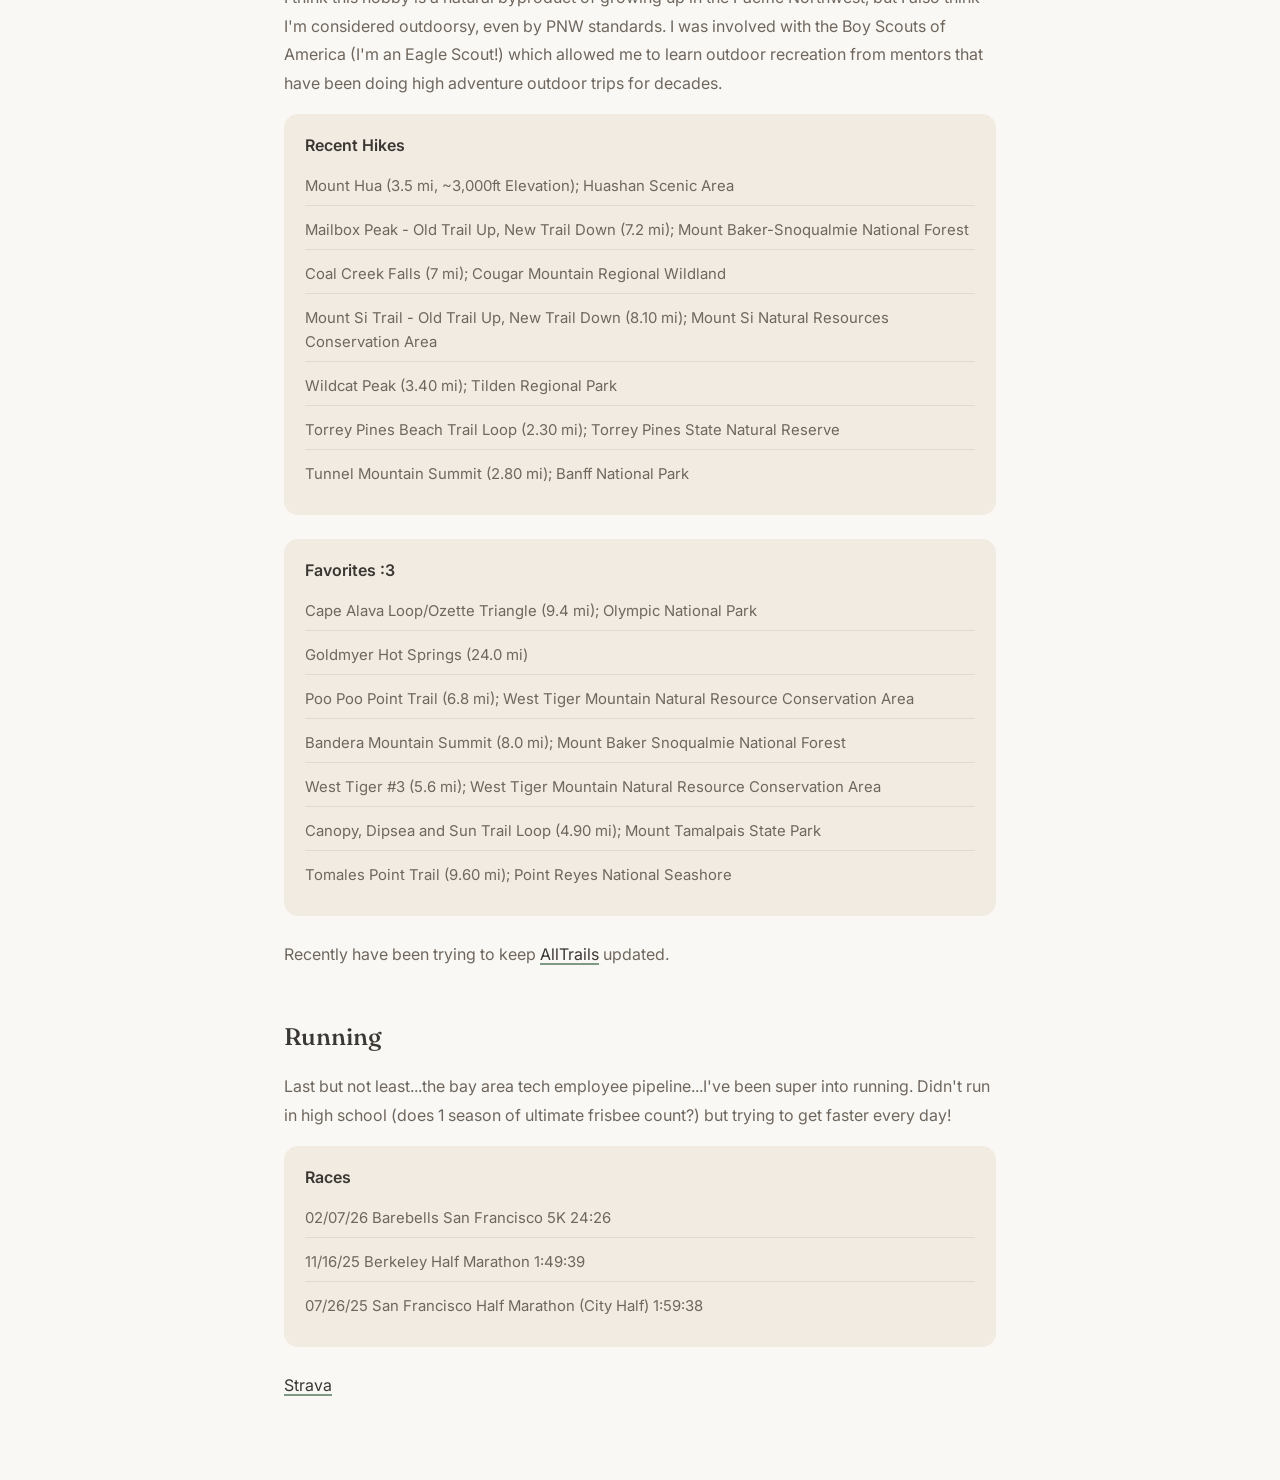
==== commit 494be4e1: "change header bar" ====
--- a/athletics.html
+++ b/athletics.html
@@ -4,8 +4,7 @@
     <meta charset="UTF-8">
     <meta name="viewport" content="width=device-width, initial-scale=1.0">
     <title>Athletics - Olivia Guo</title>
-    <link href="https://fonts.googleapis.com/css2?family=Canadienne+Brusher&family=Inter:wght@300;400;600&display=swap" rel="stylesheet">
-    <link rel="stylesheet" href="style.css">
+    <link rel="stylesheet" href="style.css?v=4">
 </head>
 <body>
     <header>
@@ -13,118 +12,108 @@
             <nav>
                 <ul>
                     <li><a href="index.html">Home</a></li>
-                    <li><a href="guo-olivia-resume.pdf">Resume</a></li>
+                    <li><a href="guo-olivia-resume.pdf" target="_blank">Resume</a></li>
                     <li><a href="experience.html">Experience</a></li>
                     <li><a href="courses.html">Courses</a></li>
-                    <li><a href="extra.html">Extra</a></li>
+                    <li class="dropdown">
+                        <a href="#" class="dd-toggle" aria-haspopup="true"
+                           onclick="if(!matchMedia('(hover:hover)').matches){this.parentNode.classList.toggle('open')}return false">Hobbies</a>
+                        <ul class="dd-menu">
+                            <li><a href="athletics.html">Athletics</a></li>
+                            <li><a href="reads.html">Reads</a></li>
+                        </ul>
+                    </li>
                 </ul>
             </nav>
         </div>
     </header>
-    
+
     <main>
         <h1>Athletics</h1>
-        
+
         <p>Playing sports and staying active is such a huge part of my life. 8+ years of competitive volleyball, 9+ years of hiking/backpacking, 2+ years of distance running, here's a little summary of it all :D</p>
-        
+
         <div class="sport-section">
             <h2>Volleyball</h2>
-            <p>Quick rundown: played all four years of high school where I was a pin hitter & the captain of the varsity team. Won team awards 4/4 years (2x most improved, 2x MVP), named First Team All-League, and school-wide student-athlete of the year (highest combined academic/athletic performance). 
-            I also played club volleyball for four years, started at Moxie Juniors Volleyball Club, then Northwest Juniors Volleyball Club, and ended at Sudden Impact Volleyball Club. Currently, I'm an outside hitter for Cal Women's Club Volleyball Team (2nd team all NCCVL). 
-            Since moving to the bay area, I've been introduced to many more play styles, namely beach, grass, and reverse coed volleyball, it's surprising how small changes in rules & the playing surface vastly alters a game with the same mechanics!!</p>
-            
-            <ul class="activity-list">
-                <li class="activity-item">
-                    <div class="activity-header">
-                        <span class="activity-name">Recent Tournaments</span>
-                    </div>
-                    <p class="activity-description">
-                      <ul>
-                        <li>[Cal Club Volleyball; Indoor 6s] 2026 NCVF Volleyball Championships (dnp)</li>
-                        <li>[Cal Club Volleyball; Indoor 6s] 2026 West Region Challenge (2/18)</li>
-                        <li>[Cal Club Volleyball; Indoor 6s] League Play (9-4, 2/6)</li>
-                        <li>[Cal Club Volleyball; Indoor 6s] 2025 Cal Classic (1/12)</li>
-                        <li>[Miscellaneous; Grass Doubles Revco] Fog City 10 (dnp)</li>
-                        <li>[Cal Club Volleyball; Indoor 6s] SCCVL Fall Classic '25 (5/24)</li>
-                        <li>[San Francisco Chinese Bears; Indoor 6s] The 80th North American Chinese Invitational Volleyball Tournament (dnp)</li>
-                        <li>[San Francisco Chinese Bears; Indoor 6s] 2025 SF Dynasty Women's Summer Tournament (dnp)</li>
-                        <li>[Cal Club Volleyball; Indoor 6s] 2025 NCVF Volleyball Championships (3/503)</li>
-                        <li>[Cal Club Volleyball; Indoor 6s] 2025 Las Vegas Classic (3/26) </li>
-                        <li>[Cal Club Volleyball; Indoor 6s] League Play (9-1, 1/6)</li>
-                        <li>[Cal Club Volleyball; Indoor 6s] 2024 Cal Classic (1/12)</li>
-                        <li>[San Francisco Chinese Bears; Indoor 6s] North American Chinese Invitational Volleyball Tourament Back to the Bay 79th Annual (9/83)</li>
-                      </ul>
-                    </p>
-                </li>
-                <p><a href="https://youtube.com/playlist?list=PLQTj-KPiZGKqGMZDciRq88dhta2oU89PP&si=Tno6ISNQe7ybGfIM" target="_blank">2026 Film Archive</a></p>
-                <p><a href="https://www.youtube.com/@guoolivia8" target="_blank">2025 Film Archive</a></p>
-            </ul>
+            <p>Quick rundown: played all four years of high school where I was a pin hitter &amp; the captain of the varsity team. Won team awards 4/4 years (2x most improved, 2x MVP), named First Team All-League, and school-wide student-athlete of the year (highest combined academic/athletic performance).
+            I also played club volleyball for four years, started at Moxie Juniors Volleyball Club, then Northwest Juniors Volleyball Club, and ended at Sudden Impact Volleyball Club. Currently, I'm an outside hitter for Cal Women's Club Volleyball Team (2nd team all NCCVL).
+            Since moving to the bay area, I've been introduced to many more play styles, namely beach, grass, and reverse coed volleyball, it's surprising how small changes in rules &amp; the playing surface vastly alters a game with the same mechanics!!</p>
+
+            <div class="activity-list">
+            <div class="activity-item">
+                <span class="activity-name">Recent Tournaments</span>
+                <ul>
+                    <li>[Cal Club Volleyball; Indoor 6s] 2026 NCVF Volleyball Championships (dnp)</li>
+                    <li>[Cal Club Volleyball; Indoor 6s] 2026 West Region Challenge (2/18)</li>
+                    <li>[Cal Club Volleyball; Indoor 6s] League Play (9-4, 2/6)</li>
+                    <li>[Cal Club Volleyball; Indoor 6s] 2025 Cal Classic (1/12)</li>
+                    <li>[Miscellaneous; Grass Doubles Revco] Fog City 10 (dnp)</li>
+                    <li>[Cal Club Volleyball; Indoor 6s] SCCVL Fall Classic '25 (5/24)</li>
+                    <li>[San Francisco Chinese Bears; Indoor 6s] The 80th North American Chinese Invitational Volleyball Tournament (dnp)</li>
+                    <li>[San Francisco Chinese Bears; Indoor 6s] 2025 SF Dynasty Women's Summer Tournament (dnp)</li>
+                    <li>[Cal Club Volleyball; Indoor 6s] 2025 NCVF Volleyball Championships (3/503)</li>
+                    <li>[Cal Club Volleyball; Indoor 6s] 2025 Las Vegas Classic (3/26)</li>
+                    <li>[Cal Club Volleyball; Indoor 6s] League Play (9-1, 1/6)</li>
+                    <li>[Cal Club Volleyball; Indoor 6s] 2024 Cal Classic (1/12)</li>
+                    <li>[San Francisco Chinese Bears; Indoor 6s] North American Chinese Invitational Volleyball Tournament Back to the Bay 79th Annual (9/83)</li>
+                </ul>
+            </div>
+            </div>
+            <p><a href="https://youtube.com/playlist?list=PLQTj-KPiZGKqGMZDciRq88dhta2oU89PP&amp;si=Tno6ISNQe7ybGfIM" target="_blank">2026 Film Archive</a></p>
+            <p><a href="https://www.youtube.com/@guoolivia8" target="_blank">2025 Film Archive</a></p>
         </div>
-        
+
         <div class="sport-section">
             <h2>Hiking/Backpacking</h2>
             <p>I think this hobby is a natural byproduct of growing up in the Pacific Northwest, but I also think I'm considered outdoorsy, even by PNW standards. I was involved with the Boy Scouts of America (I'm an Eagle Scout!) which
             allowed me to learn outdoor recreation from mentors that have been doing high adventure outdoor trips for decades.</p>
-            
-            <ul class="activity-list">
-                <li class="activity-item">
-                    <div class="activity-header">
-                        <span class="activity-name">Recent Hikes</span>
-                    </div>
-                    <p class="activity-description">
-                      <ul>
-                        <li>Mount Hua (3.5 mi, ~3,000ft Elevation); Huashan Scenic Area</li>
-                        <li>Mailbox Peak - Old Trail Up, New Trail Down (7.2 mi); Mount Baker-Snoqualmie National Forest</li>
-                        <li>Coal Creek Falls (7 mi); Cougar Mountain Regional Wildland</li>
-                        <li>Mount Si Trail - Old Trail Up, New Trail Down (8.10 mi); Mount Si Natural Resources Conservation Area</li>
-                        <li>Wildcat Peak (3.40 mi); Tilden Regional Park</li>
-                        <li>Torrey Pines Beach Trail Loop (2.30 mi); Torrey Pines State Natural Reserve</li>
-                        <li>Tunnel Mountain Summit (2.80 mi); Banff National Park</li>
-                      </ul>
-                    </p>
-                </li>
-                
-                <li class="activity-item">
-                    <div class="activity-header">
-                        <span class="activity-name">Favorites :3</span>
-                    </div>
-                    <p class="activity-description">
-                        <ul>
-                          <li>Cape Alava Loop/Ozette Triangle (9.4 mi); Olympic National Park</li>
-                          <li>Goldmyer Hot Springs (24.0 mi)</li>
-                          <li>Poo Poo Point Trail (6.8 mi); West Tiger Mountain Natural Resource Conservation Area</li>
-                          <li>Bandera Mountain Summit (8.0 mi); Mount Baker Snoqualmie National Forest</li>
-                          <li>West Tiger #3 (5.6 mi); West Tiger Mountain Natural Resource Conservation Area</li>
-                          <li>Canopy, Dipsea and Sun Trail Loop (4.90 mi); Mount Tamalpais State Park</li>
-                          <li>Tomales Point Trail (9.60 mi); Point Reyes National Seashore</li>
-                        </ul>
-                    </p>
-                </li>
 
-              <p>Recently have been trying to keep <a href="https://www.alltrails.com/en/members/olivia-guo-6?utm_campaign=mobile-iphone&sh=436i4l" target="_blank">AllTrails</a> updated.</p>
-            </ul>
+            <div class="activity-list">
+            <div class="activity-item">
+                <span class="activity-name">Recent Hikes</span>
+                <ul>
+                    <li>Mount Hua (3.5 mi, ~3,000ft Elevation); Huashan Scenic Area</li>
+                    <li>Mailbox Peak - Old Trail Up, New Trail Down (7.2 mi); Mount Baker-Snoqualmie National Forest</li>
+                    <li>Coal Creek Falls (7 mi); Cougar Mountain Regional Wildland</li>
+                    <li>Mount Si Trail - Old Trail Up, New Trail Down (8.10 mi); Mount Si Natural Resources Conservation Area</li>
+                    <li>Wildcat Peak (3.40 mi); Tilden Regional Park</li>
+                    <li>Torrey Pines Beach Trail Loop (2.30 mi); Torrey Pines State Natural Reserve</li>
+                    <li>Tunnel Mountain Summit (2.80 mi); Banff National Park</li>
+                </ul>
+            </div>
+
+            <div class="activity-item">
+                <span class="activity-name">Favorites :3</span>
+                <ul>
+                    <li>Cape Alava Loop/Ozette Triangle (9.4 mi); Olympic National Park</li>
+                    <li>Goldmyer Hot Springs (24.0 mi)</li>
+                    <li>Poo Poo Point Trail (6.8 mi); West Tiger Mountain Natural Resource Conservation Area</li>
+                    <li>Bandera Mountain Summit (8.0 mi); Mount Baker Snoqualmie National Forest</li>
+                    <li>West Tiger #3 (5.6 mi); West Tiger Mountain Natural Resource Conservation Area</li>
+                    <li>Canopy, Dipsea and Sun Trail Loop (4.90 mi); Mount Tamalpais State Park</li>
+                    <li>Tomales Point Trail (9.60 mi); Point Reyes National Seashore</li>
+                </ul>
+            </div>
+            </div>
+            <p>Recently have been trying to keep <a href="https://www.alltrails.com/en/members/olivia-guo-6?utm_campaign=mobile-iphone&amp;sh=436i4l" target="_blank">AllTrails</a> updated.</p>
         </div>
-        
+
         <div class="sport-section">
             <h2>Running</h2>
-            <p>Last but not least...the bay area tech employee pipeline...I've been super into running. Didn't run in high school (does 1 season of ultimate frisbee count?) but trying to get faster every day! </p>
+            <p>Last but not least...the bay area tech employee pipeline...I've been super into running. Didn't run in high school (does 1 season of ultimate frisbee count?) but trying to get faster every day!</p>
 
-            <ul class="activity-list">
-                  <li class="activity-item">
-                      <div class="activity-header">
-                          <span class="activity-name">Races</span>
-                      </div>
-                      <p class="activity-description">
-                        <ul>
-                          <li>02/07/26 Barebells San Francisco 5K 24:26</li>
-                          <li>11/16/25 Berkeley Half Marathon 1:49:39</li>
-                          <li>07/26/25 San Francisco Half Marathon (City Half) 1:59:38</li>
-                        </ul>
-                      </p>
-                  </li>
-                <p><a href="https://www.strava.com/athletes/oliviaguo8" target="_blank">Strava</a></p>
-              </ul>
+            <div class="activity-list">
+            <div class="activity-item">
+                <span class="activity-name">Races</span>
+                <ul>
+                    <li>02/07/26 Barebells San Francisco 5K 24:26</li>
+                    <li>11/16/25 Berkeley Half Marathon 1:49:39</li>
+                    <li>07/26/25 San Francisco Half Marathon (City Half) 1:59:38</li>
+                </ul>
+            </div>
+            </div>
+            <p><a href="https://www.strava.com/athletes/oliviaguo8" target="_blank">Strava</a></p>
         </div>
     </main>
 </body>
-</html>
+</html>
--- a/style.css
+++ b/style.css
@@ -168,3 +168,69 @@
   nav a { padding: 0.35rem 0.8rem; }
 }
 @media (prefers-reduced-motion: reduce) { * { transition: none !important; scroll-behavior: auto !important; } }
+
+/* ---------- Profile photo (home page) ---------- */
+.intro-top { display: flex; align-items: center; gap: 1.75rem; margin-bottom: 1.5rem; }
+.intro-top h1 { margin-bottom: 0; }
+.profile-photo {
+  width: 140px;
+  height: 140px;
+  flex-shrink: 0;
+  border-radius: 50%;
+  object-fit: cover;          /* crops to a circle without squishing */
+  object-position: center;    /* try "center top" if your face gets cut off */
+  border: 4px solid var(--bg);
+  box-shadow: 0 0 0 2px var(--sage-deep);
+}
+@media (max-width: 640px) {
+  .profile-photo { width: 96px; height: 96px; }
+  .intro-top { gap: 1.1rem; }
+}
+
+/* ---------- Concise experience list ---------- */
+.xp-list { list-style: none; padding-left: 0 !important; margin: 0 0 0.5rem; }
+.xp-list li {
+  display: flex;
+  flex-wrap: wrap;
+  justify-content: space-between;
+  align-items: baseline;
+  gap: 0.2rem 1rem;
+  padding: 0.6rem 0;
+  margin: 0;
+  border-bottom: 1px solid var(--sand-dark);
+}
+.xp-list li:last-child { border-bottom: 0; }
+.xp-main { color: var(--ink); }
+.xp-main em { color: var(--ink-soft); }
+.xp-extra { color: var(--ink-faint); font-size: 0.88rem; margin-left: 0.35rem; }
+
+.xp-sub { display: block; color: var(--ink-faint); font-size: 0.88rem; margin-top: 0.1rem; }
+.xp-sub a { font-weight: 500; }
+.xp-note { font-size: 0.9rem; color: var(--ink-faint); margin: -0.4rem 0 0.4rem; }
+
+/* ---------- Hobbies dropdown ---------- */
+nav li.dropdown { position: relative; }
+.dd-toggle::after { content: "\25BE"; margin-left: 0.35rem; font-size: 0.75em; }
+nav ul.dd-menu {
+  display: none;
+  position: absolute;
+  right: 0;
+  top: calc(100% + 0.5rem);
+  z-index: 20;
+  flex-direction: column;
+  gap: 0.1rem;
+  min-width: 150px;
+  padding: 0.3rem;
+  list-style: none;
+  background: var(--bg);
+  border: 1px solid var(--sand-dark);
+  border-radius: 14px;
+  box-shadow: 0 8px 24px rgba(59, 55, 51, 0.1);
+}
+.dd-menu::before { content: ""; position: absolute; left: 0; right: 0; top: -0.6rem; height: 0.6rem; } /* keeps hover alive across the gap */
+.dd-menu a { white-space: nowrap; }
+nav .dropdown.open .dd-menu { display: flex; }            /* tap to open on touch screens */
+@media (hover: hover) {
+  nav .dropdown:hover .dd-menu,
+  nav .dropdown:focus-within .dd-menu { display: flex; }  /* hover / keyboard on desktop */
+}
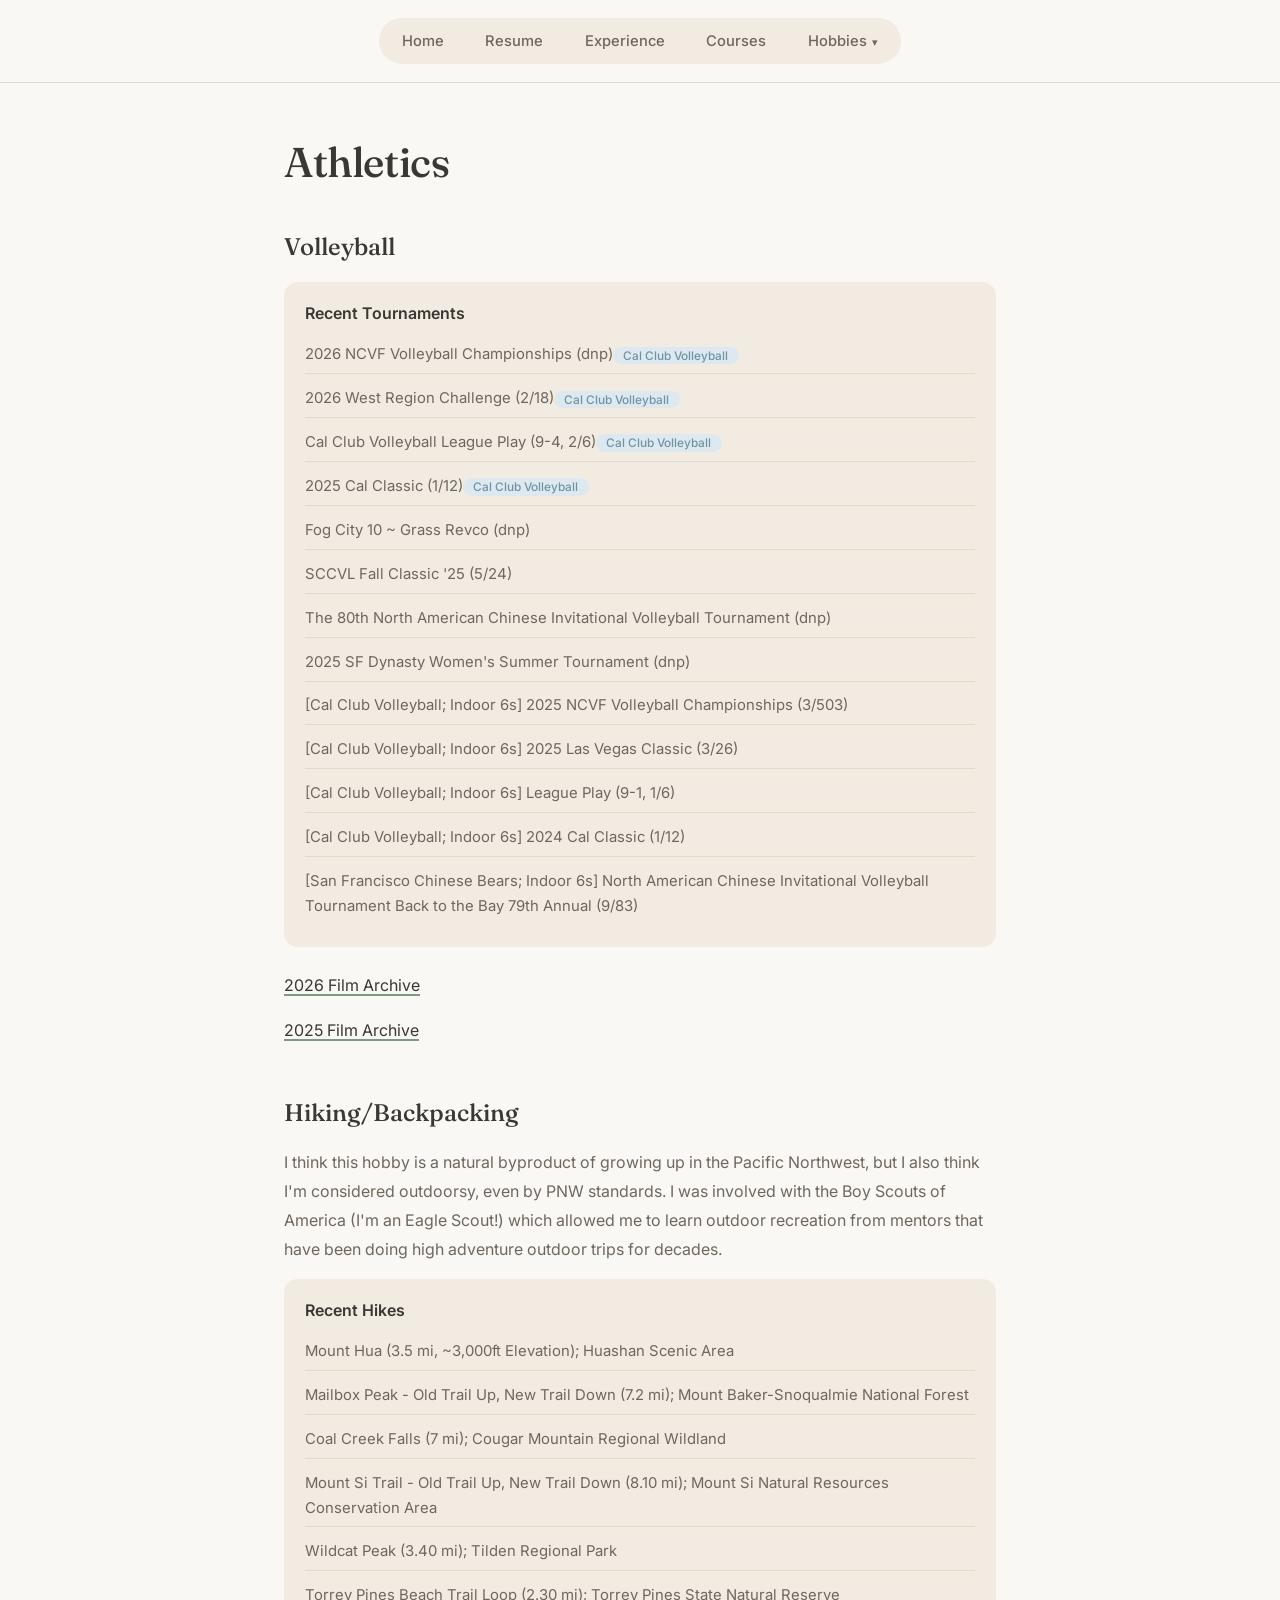
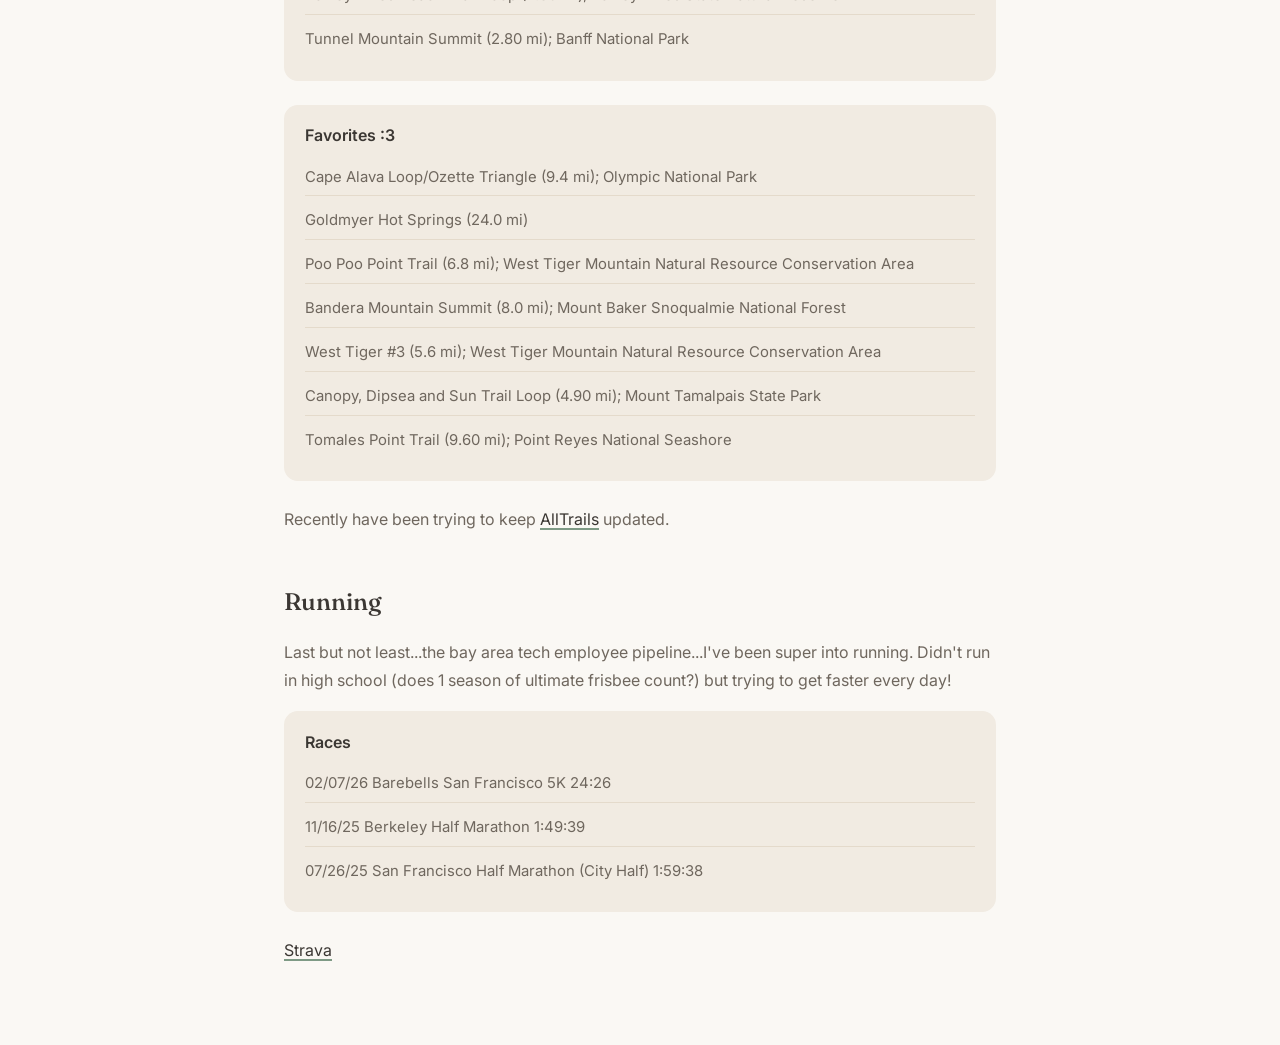
==== commit 366f48b2: "test" ====
--- a/athletics.html
+++ b/athletics.html
@@ -31,26 +31,21 @@
     <main>
         <h1>Athletics</h1>
 
-        <p>Playing sports and staying active is such a huge part of my life. 8+ years of competitive volleyball, 9+ years of hiking/backpacking, 2+ years of distance running, here's a little summary of it all :D</p>
-
         <div class="sport-section">
             <h2>Volleyball</h2>
-            <p>Quick rundown: played all four years of high school where I was a pin hitter &amp; the captain of the varsity team. Won team awards 4/4 years (2x most improved, 2x MVP), named First Team All-League, and school-wide student-athlete of the year (highest combined academic/athletic performance).
-            I also played club volleyball for four years, started at Moxie Juniors Volleyball Club, then Northwest Juniors Volleyball Club, and ended at Sudden Impact Volleyball Club. Currently, I'm an outside hitter for Cal Women's Club Volleyball Team (2nd team all NCCVL).
-            Since moving to the bay area, I've been introduced to many more play styles, namely beach, grass, and reverse coed volleyball, it's surprising how small changes in rules &amp; the playing surface vastly alters a game with the same mechanics!!</p>
 
             <div class="activity-list">
             <div class="activity-item">
                 <span class="activity-name">Recent Tournaments</span>
                 <ul>
-                    <li>[Cal Club Volleyball; Indoor 6s] 2026 NCVF Volleyball Championships (dnp)</li>
-                    <li>[Cal Club Volleyball; Indoor 6s] 2026 West Region Challenge (2/18)</li>
-                    <li>[Cal Club Volleyball; Indoor 6s] League Play (9-4, 2/6)</li>
-                    <li>[Cal Club Volleyball; Indoor 6s] 2025 Cal Classic (1/12)</li>
-                    <li>[Miscellaneous; Grass Doubles Revco] Fog City 10 (dnp)</li>
-                    <li>[Cal Club Volleyball; Indoor 6s] SCCVL Fall Classic '25 (5/24)</li>
-                    <li>[San Francisco Chinese Bears; Indoor 6s] The 80th North American Chinese Invitational Volleyball Tournament (dnp)</li>
-                    <li>[San Francisco Chinese Bears; Indoor 6s] 2025 SF Dynasty Women's Summer Tournament (dnp)</li>
+                    <li>2026 NCVF Volleyball Championships (dnp)<span class="year-tag">Cal Club Volleyball</span></li>
+                    <li>2026 West Region Challenge (2/18)<span class="year-tag">Cal Club Volleyball</span></li>
+                    <li>Cal Club Volleyball League Play (9-4, 2/6)<span class="year-tag">Cal Club Volleyball</span></li>
+                    <li>2025 Cal Classic (1/12)<span class="year-tag">Cal Club Volleyball</span></li>
+                    <li>Fog City 10 ~ Grass Revco (dnp)</li>
+                    <li>SCCVL Fall Classic '25 (5/24)</li>
+                    <li>The 80th North American Chinese Invitational Volleyball Tournament (dnp)</li>
+                    <li>2025 SF Dynasty Women's Summer Tournament (dnp)</li>
                     <li>[Cal Club Volleyball; Indoor 6s] 2025 NCVF Volleyball Championships (3/503)</li>
                     <li>[Cal Club Volleyball; Indoor 6s] 2025 Las Vegas Classic (3/26)</li>
                     <li>[Cal Club Volleyball; Indoor 6s] League Play (9-1, 1/6)</li>
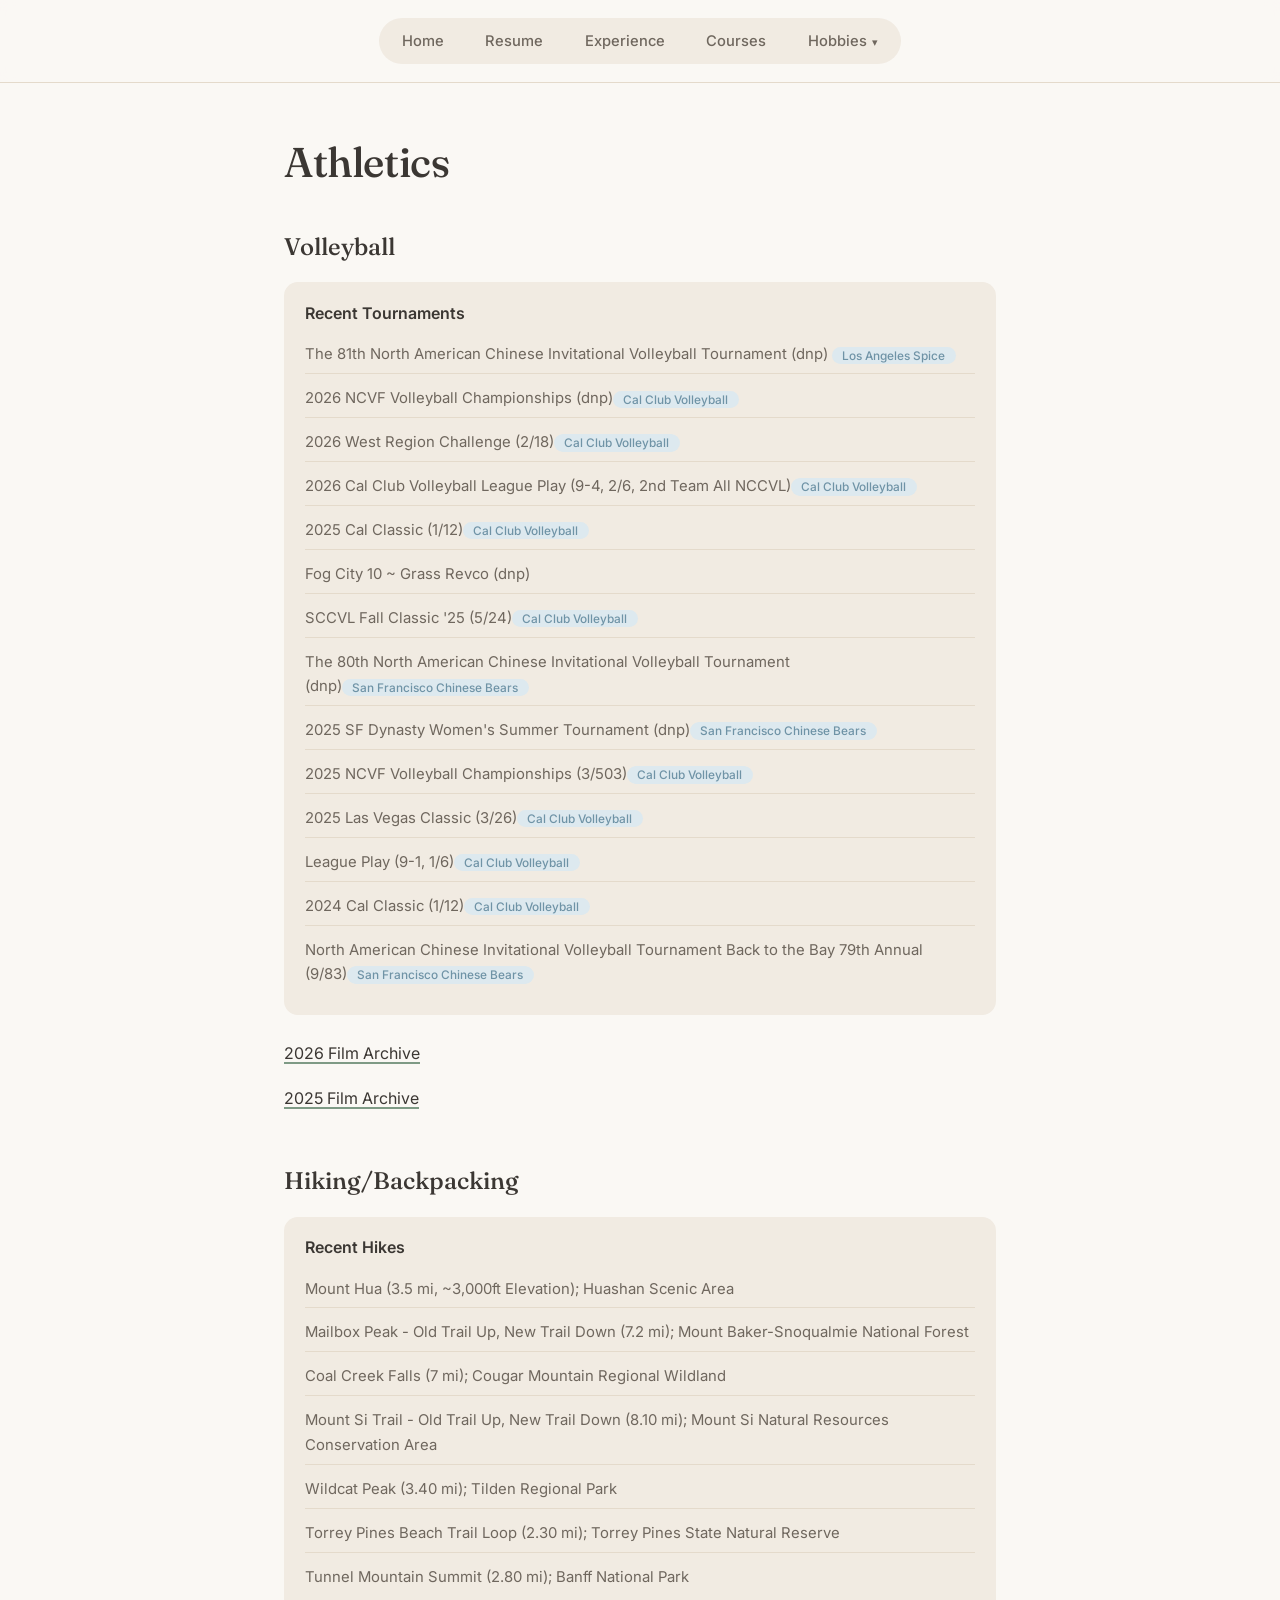
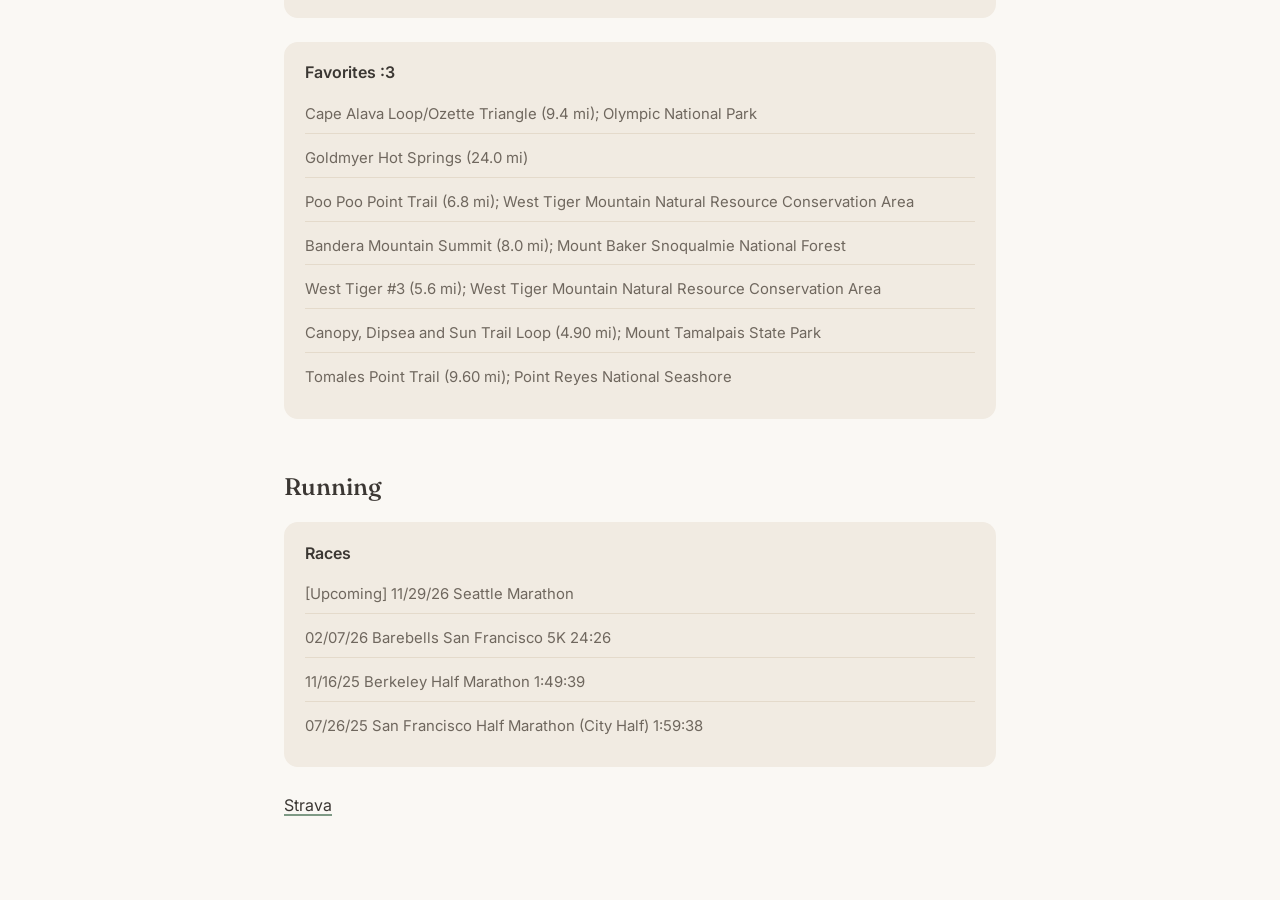
==== commit 311798c6: "update athletics page" ====
--- a/athletics.html
+++ b/athletics.html
@@ -38,19 +38,20 @@
             <div class="activity-item">
                 <span class="activity-name">Recent Tournaments</span>
                 <ul>
+                    <li>The 81th North American Chinese Invitational Volleyball Tournament (dnp) <span class="year-tag">Los Angeles Spice</span></li>
                     <li>2026 NCVF Volleyball Championships (dnp)<span class="year-tag">Cal Club Volleyball</span></li>
                     <li>2026 West Region Challenge (2/18)<span class="year-tag">Cal Club Volleyball</span></li>
-                    <li>Cal Club Volleyball League Play (9-4, 2/6)<span class="year-tag">Cal Club Volleyball</span></li>
+                    <li>2026 Cal Club Volleyball League Play (9-4, 2/6, 2nd Team All NCCVL)<span class="year-tag">Cal Club Volleyball</span></li>
                     <li>2025 Cal Classic (1/12)<span class="year-tag">Cal Club Volleyball</span></li>
                     <li>Fog City 10 ~ Grass Revco (dnp)</li>
-                    <li>SCCVL Fall Classic '25 (5/24)</li>
-                    <li>The 80th North American Chinese Invitational Volleyball Tournament (dnp)</li>
-                    <li>2025 SF Dynasty Women's Summer Tournament (dnp)</li>
-                    <li>[Cal Club Volleyball; Indoor 6s] 2025 NCVF Volleyball Championships (3/503)</li>
-                    <li>[Cal Club Volleyball; Indoor 6s] 2025 Las Vegas Classic (3/26)</li>
-                    <li>[Cal Club Volleyball; Indoor 6s] League Play (9-1, 1/6)</li>
-                    <li>[Cal Club Volleyball; Indoor 6s] 2024 Cal Classic (1/12)</li>
-                    <li>[San Francisco Chinese Bears; Indoor 6s] North American Chinese Invitational Volleyball Tournament Back to the Bay 79th Annual (9/83)</li>
+                    <li>SCCVL Fall Classic '25 (5/24)<span class="year-tag">Cal Club Volleyball</span></li>
+                    <li>The 80th North American Chinese Invitational Volleyball Tournament (dnp)<span class="year-tag">San Francisco Chinese Bears</span></li>
+                    <li>2025 SF Dynasty Women's Summer Tournament (dnp)<span class="year-tag">San Francisco Chinese Bears</span></li>
+                    <li>2025 NCVF Volleyball Championships (3/503)<span class="year-tag">Cal Club Volleyball</span></li>
+                    <li>2025 Las Vegas Classic (3/26)<span class="year-tag">Cal Club Volleyball</span></li>
+                    <li>League Play (9-1, 1/6)<span class="year-tag">Cal Club Volleyball</span></li>
+                    <li>2024 Cal Classic (1/12)<span class="year-tag">Cal Club Volleyball</span></li>
+                    <li>North American Chinese Invitational Volleyball Tournament Back to the Bay 79th Annual (9/83)<span class="year-tag">San Francisco Chinese Bears</span></li>
                 </ul>
             </div>
             </div>
@@ -60,8 +61,6 @@
 
         <div class="sport-section">
             <h2>Hiking/Backpacking</h2>
-            <p>I think this hobby is a natural byproduct of growing up in the Pacific Northwest, but I also think I'm considered outdoorsy, even by PNW standards. I was involved with the Boy Scouts of America (I'm an Eagle Scout!) which
-            allowed me to learn outdoor recreation from mentors that have been doing high adventure outdoor trips for decades.</p>
 
             <div class="activity-list">
             <div class="activity-item">
@@ -90,17 +89,16 @@
                 </ul>
             </div>
             </div>
-            <p>Recently have been trying to keep <a href="https://www.alltrails.com/en/members/olivia-guo-6?utm_campaign=mobile-iphone&amp;sh=436i4l" target="_blank">AllTrails</a> updated.</p>
         </div>
 
         <div class="sport-section">
             <h2>Running</h2>
-            <p>Last but not least...the bay area tech employee pipeline...I've been super into running. Didn't run in high school (does 1 season of ultimate frisbee count?) but trying to get faster every day!</p>
 
             <div class="activity-list">
             <div class="activity-item">
                 <span class="activity-name">Races</span>
                 <ul>
+                    <li>[Upcoming] 11/29/26 Seattle Marathon</li>
                     <li>02/07/26 Barebells San Francisco 5K 24:26</li>
                     <li>11/16/25 Berkeley Half Marathon 1:49:39</li>
                     <li>07/26/25 San Francisco Half Marathon (City Half) 1:59:38</li>
